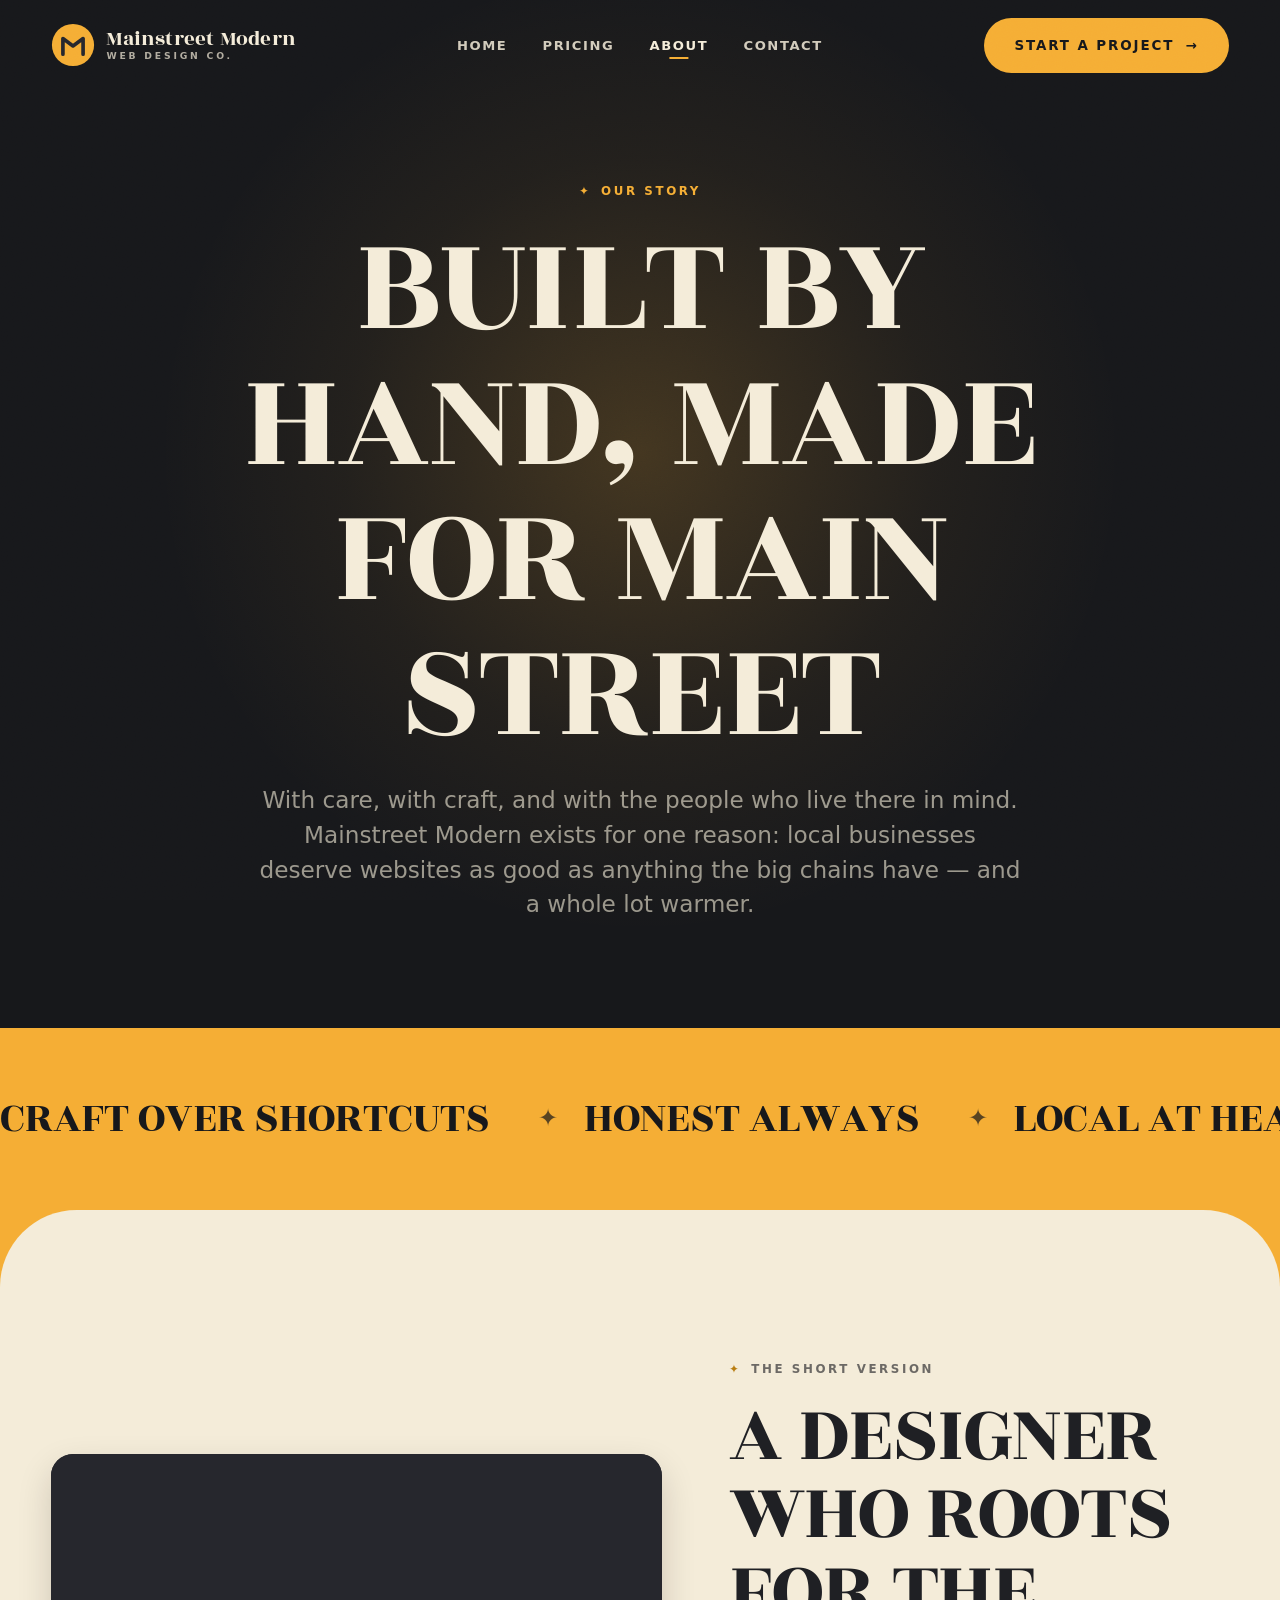
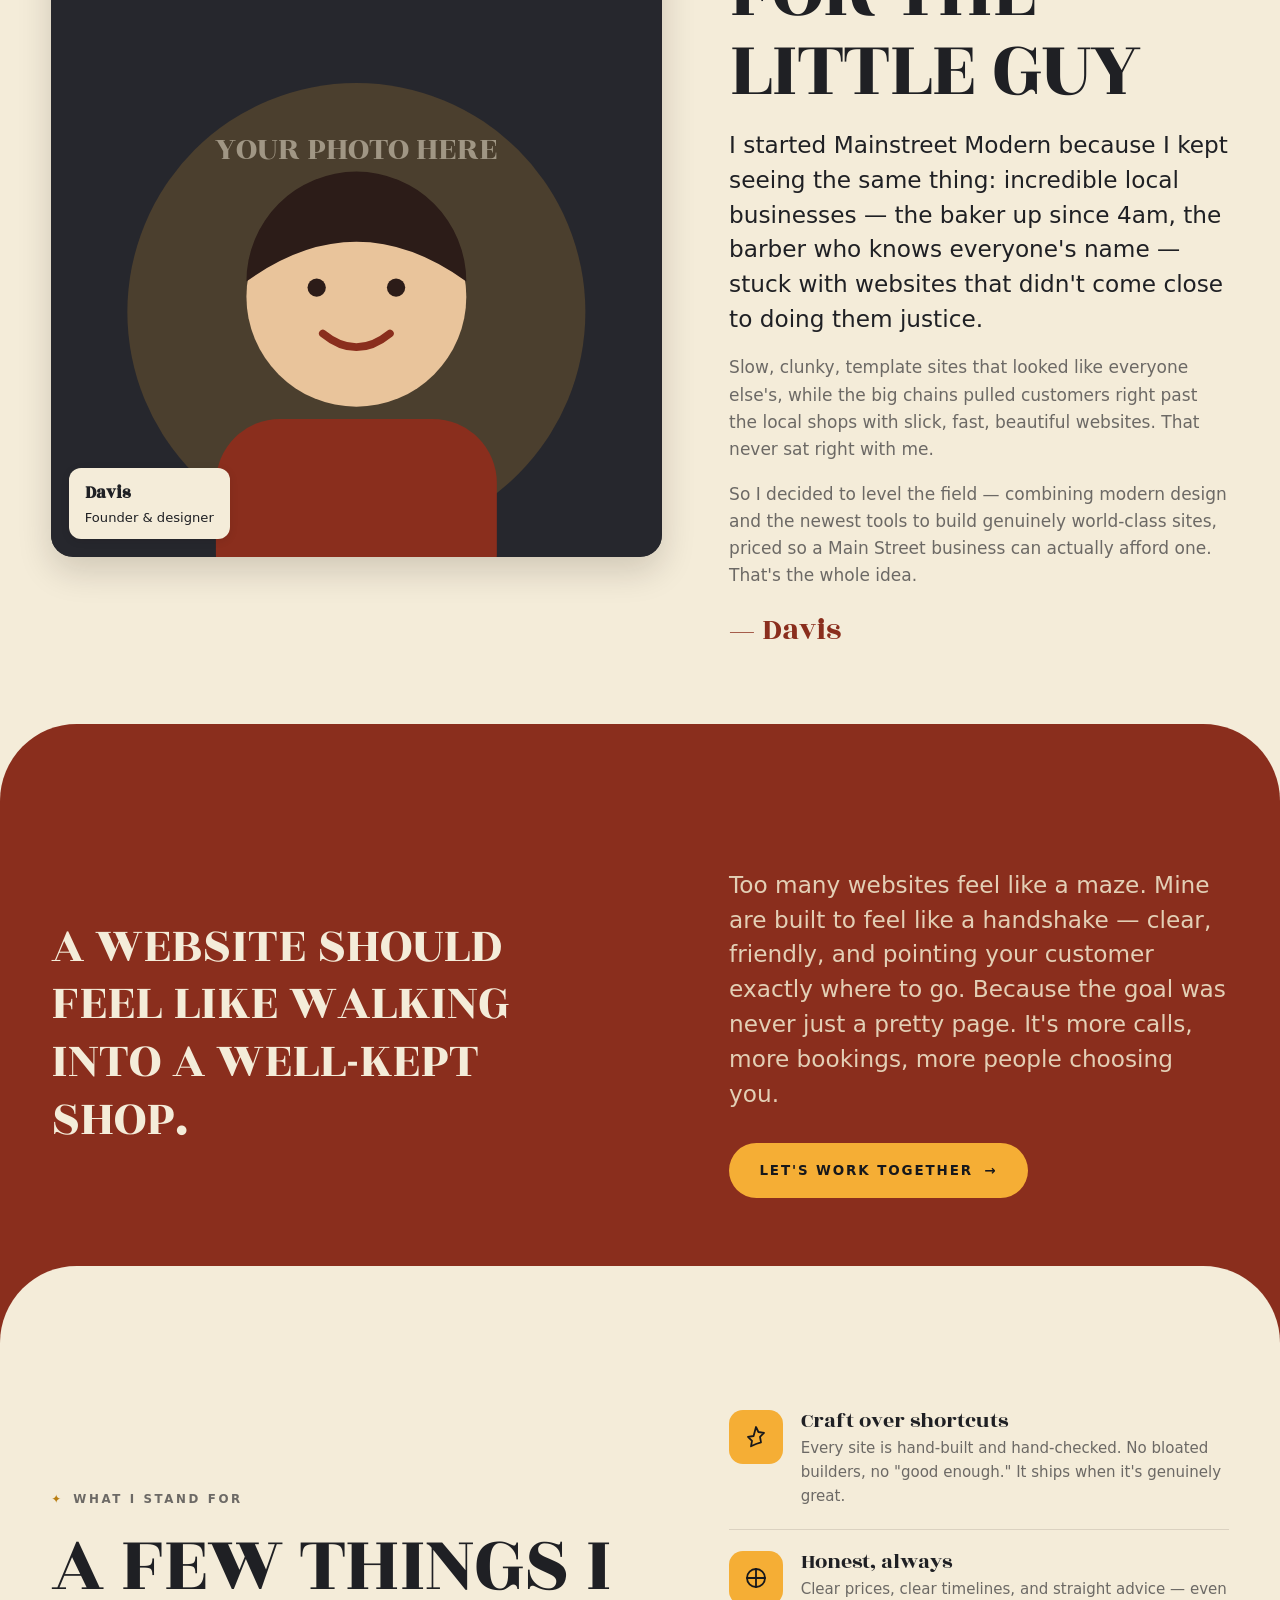
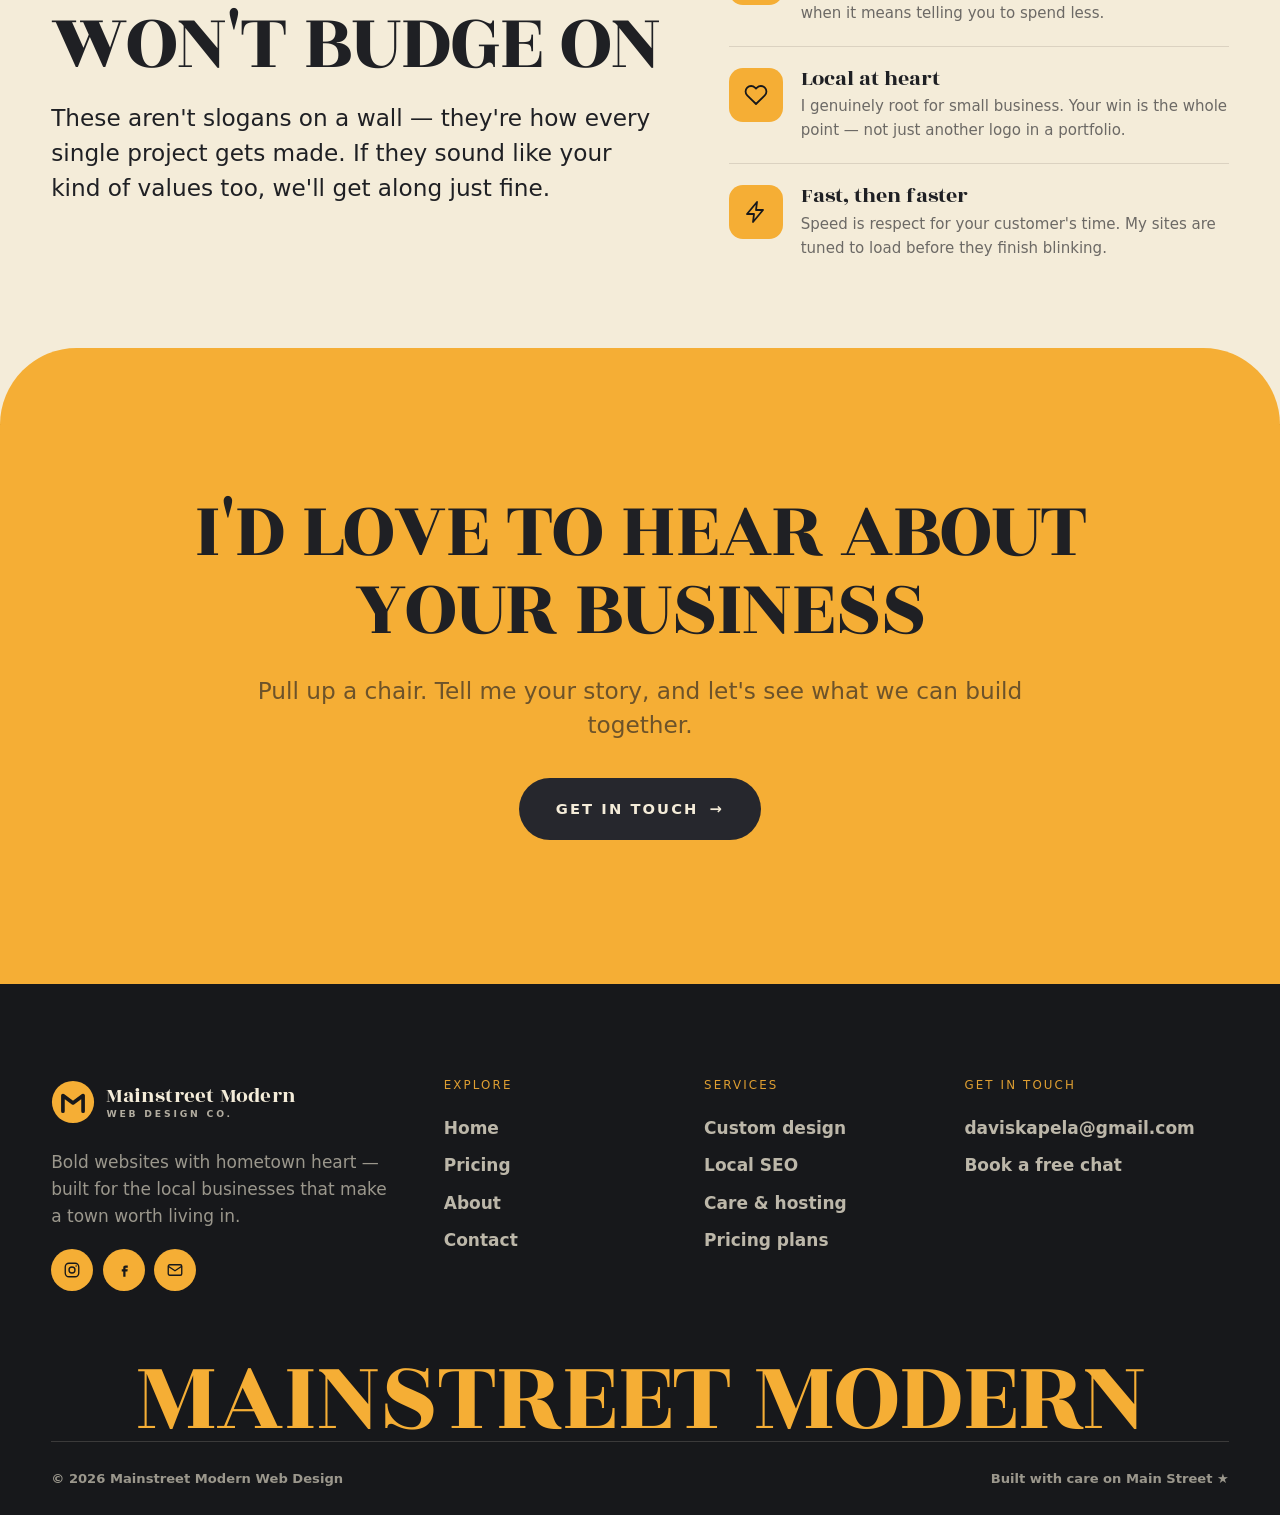
==== about.html @ 765100a6 "Fix hero sign glitch: don't let hover interrupt the intro swing The hover "push" and the entrance bo" ====
<!DOCTYPE html>
<html lang="en">
<head>
  <meta charset="UTF-8" />
  <meta name="viewport" content="width=device-width, initial-scale=1.0" />
  <title>About — Mainstreet Modern Web Design</title>
  <meta name="description" content="The story behind Mainstreet Modern — a web designer who believes local businesses deserve websites as good as the big brands, with all the heart of a hometown." />
  <meta name="theme-color" content="#17181b" />
  <link rel="icon" href="assets/img/favicon.svg" type="image/svg+xml" />
  <link rel="preconnect" href="https://fonts.googleapis.com" />
  <link rel="preconnect" href="https://fonts.gstatic.com" crossorigin />
  <link rel="preconnect" href="https://api.fontshare.com" crossorigin />
  <link href="https://fonts.googleapis.com/css2?family=Rozha+One&display=swap" rel="stylesheet" />
  <link href="https://api.fontshare.com/v2/css?f[]=satoshi@400,500,700,900&display=swap" rel="stylesheet" />
  <link rel="stylesheet" href="assets/css/site.css?v=37" />
</head>
<body>

  <div class="loader" role="status" aria-label="Loading">
    <div class="loader__inner">
      <svg class="loader__mark" viewBox="0 0 80 80" aria-hidden="true"><circle cx="40" cy="40" r="38" fill="none" stroke="#f5ae35" stroke-width="2" stroke-dasharray="6 8"/><path d="M24 54 V30 L40 42 L56 30 V54" fill="none" stroke="#f4ecd9" stroke-width="5" stroke-linejoin="round" stroke-linecap="round"/></svg>
      <div class="loader__word">Warming up Main Street</div>
      <div class="loader__bar"><span></span></div>
      <div class="loader__pct">0%</div>
    </div>
  </div>

  <!-- PAGE-WIPE TRANSITION -->
  <div class="page-wipe" aria-hidden="true">
    <svg viewBox="0 0 80 80"><circle cx="40" cy="40" r="38" fill="none" stroke="#f5ae35" stroke-width="2" stroke-dasharray="6 8"/><path d="M24 54 V30 L40 42 L56 30 V54" fill="none" stroke="#f4ecd9" stroke-width="5" stroke-linejoin="round" stroke-linecap="round"/></svg>
  </div>

  <header class="site-header">
    <div class="wrap site-header__inner">
      <a href="index.html" class="brand" aria-label="Mainstreet Modern, home">
        <span class="brand__mark" aria-hidden="true"><svg viewBox="0 0 48 48"><circle cx="24" cy="24" r="23" fill="#f5ae35"/><path d="M13 34 V17 L24 25 L35 17 V34" fill="none" stroke="#26272d" stroke-width="4" stroke-linejoin="round" stroke-linecap="round"/></svg></span>
        <span class="brand__lines"><strong>Mainstreet Modern</strong><small>Web Design Co.</small></span>
      </a>
      <nav class="nav__links" aria-label="Primary">
        <a href="index.html">Home</a>
        <a href="pricing.html">Pricing</a>
        <a href="about.html" aria-current="page">About</a>
        <a href="contact.html">Contact</a>
      </nav>
      <div class="nav__actions"><a href="contact.html" class="btn btn--honey" data-magnetic>Start a project <span class="arrow">→</span></a></div>
      <button class="nav-toggle" aria-label="Open menu" aria-expanded="false" aria-controls="mobile-menu"><span></span><span></span><span></span></button>
    </div>
  </header>

  <div class="mobile-menu" id="mobile-menu">
    <nav aria-label="Mobile">
      <a href="index.html">Home <span class="arrow">→</span></a>
      <a href="pricing.html">Pricing <span class="arrow">→</span></a>
      <a href="about.html">About <span class="arrow">→</span></a>
      <a href="contact.html">Contact <span class="arrow">→</span></a>
      <a href="contact.html">Start a project <span class="arrow">→</span></a>
    </nav>
  </div>

  <main>
    <!-- HERO -->
    <section class="hero s-espresso" style="padding-bottom:clamp(2rem,1rem+3vw,4rem)">
      <div class="hero__glow" aria-hidden="true"></div>
      <div class="wrap hero__inner" style="max-width:900px">
        <span class="label eyebrow" style="display:inline-flex; color:var(--honey)">Our story</span>
        <h1 class="display display--up rise" style="margin-top:1rem">Built by hand, made for Main Street</h1>
        <p class="hero__lede lede">With care, with craft, and with the people who live there in mind. Mainstreet Modern exists for one reason: local businesses deserve websites as good as anything the big chains have — and a whole lot warmer.</p>
      </div>
    </section>

    <div class="marquee marquee--honey marquee--pad" aria-hidden="true">
      <div class="marquee__track">
        <span>Craft over shortcuts</span><span>Honest always</span><span>Local at heart</span><span>Fast, then faster</span>
        <span>Craft over shortcuts</span><span>Honest always</span><span>Local at heart</span><span>Fast, then faster</span>
      </div>
    </div>

    <!-- STORY -->
    <section class="section s-cream arc-top">
      <div class="wrap split">
        <div class="portrait reveal reveal--left">
          <span class="stamp"><b>Davis</b>Founder &amp; designer</span>
          <svg viewBox="0 0 400 460" preserveAspectRatio="xMidYMid slice" role="img" aria-label="Illustrated portrait placeholder">
            <rect width="400" height="460" fill="#26272d"/>
            <circle cx="200" cy="300" r="150" fill="#f5ae35" opacity="0.18"/>
            <g transform="translate(200,250)">
              <rect x="-92" y="120" width="184" height="130" rx="42" fill="#8a2e1d"/>
              <circle cx="0" cy="40" r="72" fill="#e9c49b"/>
              <path d="M-72 30 a72 72 0 0 1 144 0 q-72 -52 -144 0Z" fill="#2c1c18"/>
              <circle cx="-26" cy="34" r="6" fill="#2c1c18"/><circle cx="26" cy="34" r="6" fill="#2c1c18"/>
              <path d="M-22 64 q22 18 44 0" fill="none" stroke="#8a2e1d" stroke-width="5" stroke-linecap="round"/>
            </g>
            <text x="200" y="200" text-anchor="middle" font-family="'Rozha One', serif" font-size="22" fill="#f4ecd9" opacity="0.5">YOUR PHOTO HERE</text>
          </svg>
        </div>
        <div class="reveal reveal--right">
          <span class="label eyebrow label--muted" style="display:inline-flex">The short version</span>
          <h2 class="display display--up" style="margin-top:0.9rem">A designer who roots for the little guy</h2>
          <p class="lede" style="margin-top:1.2rem">I started Mainstreet Modern because I kept seeing the same thing: incredible local businesses — the baker up since 4am, the barber who knows everyone's name — stuck with websites that didn't come close to doing them justice.</p>
          <p class="muted" style="margin-top:1.1rem">Slow, clunky, template sites that looked like everyone else's, while the big chains pulled customers right past the local shops with slick, fast, beautiful websites. That never sat right with me.</p>
          <p class="muted" style="margin-top:1.1rem">So I decided to level the field — combining modern design and the newest tools to build genuinely world-class sites, priced so a Main Street business can actually afford one. That's the whole idea.</p>
          <p class="signature">— Davis</p>
        </div>
      </div>
    </section>

    <!-- MANIFESTO -->
    <section class="section s-brick arc-top">
      <div class="wrap split" style="align-items:center">
        <p class="manifesto reveal reveal--left">A website should feel like walking into a well-kept shop.</p>
        <div class="reveal reveal--right">
          <p class="lede" style="color:rgba(242,235,208,0.85)">Too many websites feel like a maze. Mine are built to feel like a handshake — clear, friendly, and pointing your customer exactly where to go. Because the goal was never just a pretty page. It's more calls, more bookings, more people choosing you.</p>
          <div style="margin-top:2rem"><a href="contact.html" class="btn btn--honey" data-magnetic>Let's work together <span class="arrow">→</span></a></div>
        </div>
      </div>
    </section>

    <!-- VALUES -->
    <section class="section s-cream arc-top">
      <div class="wrap split">
        <div class="reveal reveal--left">
          <span class="label eyebrow label--muted" style="display:inline-flex">What I stand for</span>
          <h2 class="display display--up" style="margin-top:0.9rem">A few things I won't budge on</h2>
          <p class="lede" style="margin-top:1.2rem">These aren't slogans on a wall — they're how every single project gets made. If they sound like your kind of values too, we'll get along just fine.</p>
        </div>
        <div class="values-list reveal reveal--right" data-stagger="0.08">
          <div class="value-row"><span class="vi" aria-hidden="true"><svg width="24" height="24" viewBox="0 0 24 24" fill="none" stroke="currentColor" stroke-width="1.8" stroke-linecap="round" stroke-linejoin="round"><path d="M12 2l2.4 5 5.6.8-4 4 1 5.5L12 19l-5 2.3 1-5.5-4-4 5.6-.8z"/></svg></span><div><h4>Craft over shortcuts</h4><p>Every site is hand-built and hand-checked. No bloated builders, no "good enough." It ships when it's genuinely great.</p></div></div>
          <div class="value-row"><span class="vi" aria-hidden="true"><svg width="24" height="24" viewBox="0 0 24 24" fill="none" stroke="currentColor" stroke-width="1.8" stroke-linecap="round" stroke-linejoin="round"><circle cx="12" cy="12" r="9"/><path d="M3 12h18M12 3v18"/></svg></span><div><h4>Honest, always</h4><p>Clear prices, clear timelines, and straight advice — even when it means telling you to spend less.</p></div></div>
          <div class="value-row"><span class="vi" aria-hidden="true"><svg width="24" height="24" viewBox="0 0 24 24" fill="none" stroke="currentColor" stroke-width="1.8" stroke-linecap="round" stroke-linejoin="round"><path d="M20.8 4.6a5.5 5.5 0 0 0-7.8 0L12 5.6l-1-1a5.5 5.5 0 0 0-7.8 7.8l1 1L12 21l7.8-7.6 1-1a5.5 5.5 0 0 0 0-7.8z"/></svg></span><div><h4>Local at heart</h4><p>I genuinely root for small business. Your win is the whole point — not just another logo in a portfolio.</p></div></div>
          <div class="value-row"><span class="vi" aria-hidden="true"><svg width="24" height="24" viewBox="0 0 24 24" fill="none" stroke="currentColor" stroke-width="1.8" stroke-linecap="round" stroke-linejoin="round"><path d="M13 2L3 14h7l-1 8 10-12h-7z"/></svg></span><div><h4>Fast, then faster</h4><p>Speed is respect for your customer's time. My sites are tuned to load before they finish blinking.</p></div></div>
        </div>
      </div>
    </section>

    <!-- CTA -->
    <section class="section s-honey statement arc-top">
      <div class="wrap statement">
        <h2 class="display display--up rise">I'd love to hear about your business</h2>
        <p class="lede muted" style="margin-inline:auto">Pull up a chair. Tell me your story, and let's see what we can build together.</p>
        <a href="contact.html" class="btn btn--espresso btn--lg" data-magnetic>Get in touch <span class="arrow">→</span></a>
      </div>
    </section>
  </main>

  <footer class="footer">
    <div class="wrap">
      <div class="footer__top">
        <div class="footer__brand">
          <a href="index.html" class="brand" style="color:var(--cream)">
            <span class="brand__mark" aria-hidden="true"><svg viewBox="0 0 48 48"><circle cx="24" cy="24" r="23" fill="#f5ae35"/><path d="M13 34 V17 L24 25 L35 17 V34" fill="none" stroke="#17181b" stroke-width="4" stroke-linejoin="round" stroke-linecap="round"/></svg></span>
            <span class="brand__lines"><strong>Mainstreet Modern</strong><small>Web Design Co.</small></span>
          </a>
          <p>Bold websites with hometown heart — built for the local businesses that make a town worth living in.</p>
          <div class="footer__social">
            <a href="#" aria-label="Instagram"><svg width="18" height="18" viewBox="0 0 24 24" fill="none" stroke="currentColor" stroke-width="1.8"><rect x="3" y="3" width="18" height="18" rx="5"/><circle cx="12" cy="12" r="4"/><circle cx="17.5" cy="6.5" r="1" fill="currentColor" stroke="none"/></svg></a>
            <a href="#" aria-label="Facebook"><svg width="18" height="18" viewBox="0 0 24 24" fill="currentColor"><path d="M14 9h3V6h-3c-2 0-3 1-3 3v2H9v3h2v7h3v-7h2.5l.5-3H14V9z"/></svg></a>
            <a href="mailto:daviskapela@gmail.com" aria-label="Email"><svg width="18" height="18" viewBox="0 0 24 24" fill="none" stroke="currentColor" stroke-width="1.8"><rect x="3" y="5" width="18" height="14" rx="2"/><path d="M3 7l9 6 9-6"/></svg></a>
          </div>
        </div>
        <div class="footer__col"><h4>Explore</h4><a href="index.html">Home</a><a href="pricing.html">Pricing</a><a href="about.html">About</a><a href="contact.html">Contact</a></div>
        <div class="footer__col"><h4>Services</h4><a href="contact.html">Custom design</a><a href="contact.html">Local SEO</a><a href="contact.html">Care &amp; hosting</a><a href="pricing.html">Pricing plans</a></div>
        <div class="footer__col"><h4>Get in touch</h4><a href="mailto:daviskapela@gmail.com">daviskapela@gmail.com</a><a href="contact.html">Book a free chat</a></div>
      </div>
      <div class="footer__wordmark" aria-hidden="true">Mainstreet Modern</div>
      <div class="footer__bottom"><span>© <span data-year>2026</span> Mainstreet Modern Web Design</span><span>Built with care on Main Street ★</span></div>
    </div>
  </footer>

  <script src="assets/js/site.js?v=37" defer></script>
</body>
</html>
---- assets/css/site.css ----
/* ============================================================
   MAINSTREET MODERN — "Built on Main Street" v5
   The studio site as the portfolio piece.
   Deep roasted ink, marigold gold, warm cream. Type-driven,
   motion-rich, hand-made. No frameworks, no build step.
   ------------------------------------------------------------
   1.  Tokens
   2.  Reset & base + grain
   3.  Typography
   4.  Layout + section colors + arcs
   5.  Buttons / links
   6.  Custom cursor
   7.  Loader
   8.  Header / nav / mobile menu
   9.  Marquee
   10. Logo hero (animated shop sign)
   11. Rise stack (statement → marigold → recent looks)
   12. Spinning emblem
   13. Reveals / word-rise / scroll-scrub
   14. Carousel (recent looks)
   15. Services (interactive ledger + cursor peek)
   16. Process (stacking step cards)
   17. Stats
   18. CTA + animated storefront scene
   19. Footer (dark, giant wordmark)
   20. Page components (pricing / about / contact)
   21. Page-wipe transitions
   22. Responsive + reduced motion
   ============================================================ */

/* ---------- 1. TOKENS ---------- */
:root {
  /* the charcoal (greyish-black — the dark end of the palette) */
  --ink:        #17181b;   /* near-black — dark sections, footer, header */
  --ink-2:      #212228;   /* elevated surfaces on ink */
  --espresso:   #26272d;   /* charcoal — cards, buttons */
  --espresso-d: #1d1e22;
  --espresso-l: #34353d;
  --walnut:     #24252b;   /* the logo-hero + statement charcoal */

  /* the gold */
  --honey:      #f5ae35;   /* marigold — the one loud color */
  --honey-d:    #e69a1b;
  --honey-deep: #b97e12;
  --gold:       #e2a339;   /* logo artwork gold */

  /* the paper */
  --cream:      #f4ecd9;
  --cream-2:    #e9dfc2;
  --parchment:  #faf5e9;

  /* supporting cast (artwork + rare accents only) */
  --brick:      #8a2e1d;
  --brick-d:    #6f2315;
  --sky:        #6aacc2;
  --sky-d:      #4f93aa;

  --ink-text:  #1f2024;
  --muted:     rgba(31, 32, 36, 0.64);
  --on-dark:       #f4ecd9;
  --on-dark-muted: rgba(244, 236, 217, 0.60);

  --display: "Rozha One", Georgia, "Times New Roman", serif;
  --body: "Satoshi", "Segoe UI", system-ui, -apple-system, sans-serif;

  --maxw: 1280px;
  --gutter: clamp(1.25rem, 4vw, 4rem);
  --radius-card: 22px;
  --radius-arc: clamp(2.5rem, 6vw, 6rem);

  --ease: cubic-bezier(0.22, 1, 0.36, 1);
  --ease-soft: cubic-bezier(0.45, 0, 0.15, 1);
  --ease-spring: cubic-bezier(0.34, 1.4, 0.44, 1);

  --shadow-sm: 0 2px 8px rgba(26, 13, 7, 0.10);
  --shadow-md: 0 14px 34px rgba(26, 13, 7, 0.16);
  --shadow-lg: 0 40px 80px -24px rgba(20, 10, 5, 0.55);

  --grain: url("data:image/svg+xml,%3Csvg xmlns='http://www.w3.org/2000/svg' width='220' height='220'%3E%3Cfilter id='n'%3E%3CfeTurbulence type='fractalNoise' baseFrequency='0.8' numOctaves='3' stitchTiles='stitch'/%3E%3C/filter%3E%3Crect width='100%25' height='100%25' filter='url(%23n)'/%3E%3C/svg%3E");
}

/* ---------- 2. RESET & BASE ---------- */
*, *::before, *::after { box-sizing: border-box; }
* { margin: 0; }
html { -webkit-text-size-adjust: 100%; }
@media (prefers-reduced-motion: no-preference) { html { scroll-behavior: smooth; } }

body {
  font-family: var(--body);
  background: var(--ink);
  color: var(--ink-text);
  line-height: 1.6;
  font-size: clamp(1rem, 0.96rem + 0.2vw, 1.0625rem);
  font-weight: 500;
  -webkit-font-smoothing: antialiased;
  text-rendering: optimizeLegibility;
  overflow-x: clip; /* clip (not hidden): stops sideways scroll without breaking position: sticky */
}
img, svg, video { display: block; max-width: 100%; }
a { color: inherit; text-decoration: none; }
button { font: inherit; color: inherit; cursor: pointer; border: none; background: none; }
ul { list-style: none; padding: 0; }
::selection { background: var(--honey); color: var(--ink); }
:focus-visible { outline: 3px solid var(--honey); outline-offset: 3px; border-radius: 3px; }

body::after {
  content: ""; position: fixed; inset: 0; z-index: 9990; pointer-events: none;
  opacity: 0.055; mix-blend-mode: overlay; background-image: var(--grain);
}

/* ---------- 3. TYPOGRAPHY ---------- */
h1, h2, h3, h4 { font-weight: 400; line-height: 1; }
.display { font-family: var(--display); font-weight: 400; line-height: 0.94; letter-spacing: -0.012em; }
.display--up { text-transform: uppercase; }

h1.display { font-size: clamp(3rem, 1rem + 10vw, 9rem); }
h2.display { font-size: clamp(2.4rem, 1.2rem + 5vw, 5.5rem); }
h3.display { font-size: clamp(1.6rem, 1.1rem + 2vw, 2.6rem); }

.label {
  font-family: var(--body);
  font-weight: 700;
  font-size: 0.74rem;
  letter-spacing: 0.22em;
  text-transform: uppercase;
}
.label--muted { color: var(--muted); }
.eyebrow { display: inline-flex; align-items: center; gap: 0.6rem; }
.eyebrow::before { content: "✦"; color: var(--honey-deep); }
.s-espresso .eyebrow::before, .s-ink .eyebrow::before, .s-brick .eyebrow::before { color: var(--honey); }

.lede {
  font-size: clamp(1.1rem, 1rem + 0.6vw, 1.45rem);
  line-height: 1.5;
  max-width: 52ch;
  font-weight: 500;
}
.muted { color: var(--muted); }
.on-dark .muted, .s-espresso .muted, .s-ink .muted, .s-brick .muted { color: var(--on-dark-muted); }

/* italic serif accent — for one warm word inside a headline */
.swash { font-style: italic; color: var(--honey); }

/* ---------- 4. LAYOUT + SECTIONS ---------- */
.wrap { width: 100%; max-width: var(--maxw); margin-inline: auto; padding-inline: var(--gutter); }
.wrap--narrow { max-width: 940px; }

.section { position: relative; padding-block: clamp(4.5rem, 3rem + 8vw, 9rem); }
.section--tight { padding-block: clamp(3rem, 2rem + 5vw, 5.5rem); }

.s-espresso { background: var(--ink); color: var(--on-dark); }
.s-ink      { background: var(--ink); color: var(--on-dark); }
.s-honey    { background: var(--honey); color: var(--ink-text); }
.s-cream    { background: var(--cream); color: var(--ink-text); }
.s-brick    { background: var(--brick); color: var(--on-dark); }
.s-sky      { background: var(--sky); color: var(--ink-text); }
.s-parchment{ background: var(--parchment); color: var(--ink-text); }

/* arc/dome transition: a section that curves over the previous one */
.arc-top { border-radius: var(--radius-arc) var(--radius-arc) 0 0; margin-top: calc(-1 * var(--radius-arc)); position: relative; z-index: 2; }
.arc-bottom { border-radius: 0 0 var(--radius-arc) var(--radius-arc); }

.section__head { max-width: 760px; margin-bottom: clamp(2.5rem, 1.5rem + 3vw, 4.5rem); }
.section__head--center { margin-inline: auto; text-align: center; }
.section__head h2 { margin-top: 1rem; }
.section__head p { margin-top: 1.2rem; }

/* ---------- 5. BUTTONS / LINKS ---------- */
.btn {
  position: relative; display: inline-flex; align-items: center; justify-content: center; gap: 0.7rem;
  padding: 1.05rem 1.9rem; font-family: var(--body); font-weight: 700; font-size: 0.84rem;
  letter-spacing: 0.14em; text-transform: uppercase; border-radius: 999px;
  overflow: hidden; isolation: isolate;
  transition: transform 0.4s var(--ease), box-shadow 0.4s var(--ease), color 0.25s 0.08s;
  will-change: transform;
}
.btn:active { transform: scale(0.97); }
.btn .arrow { transition: transform 0.4s var(--ease); display: inline-flex; }
.btn:hover .arrow { transform: translateX(5px); }

/* the fill: a contrasting wave rises from the bottom on hover */
.btn::before {
  content: ""; position: absolute; inset: -1px; z-index: -1;
  border-radius: inherit; transform: translateY(102%);
  transition: transform 0.5s var(--ease);
}
.btn:hover::before, .btn:focus-visible::before { transform: translateY(0); }

.btn--espresso { background: var(--espresso); color: var(--cream); }
.btn--espresso::before { background: var(--honey); }
.btn--espresso:hover { color: var(--ink); transform: translateY(-2px); box-shadow: var(--shadow-md); }
.btn--honey { background: var(--honey); color: var(--ink); }
.btn--honey::before { background: var(--ink); }
.btn--honey:hover { color: var(--cream); transform: translateY(-2px); box-shadow: var(--shadow-md); }
.btn--cream { background: var(--cream); color: var(--ink); }
.btn--cream::before { background: var(--honey); }
.btn--cream:hover { transform: translateY(-2px); box-shadow: var(--shadow-md); }
.btn--brick { background: var(--brick); color: var(--cream); }
.btn--brick::before { background: var(--honey); }
.btn--brick:hover { color: var(--ink); transform: translateY(-2px); box-shadow: var(--shadow-md); }
.btn--outline { background: transparent; color: currentColor; box-shadow: inset 0 0 0 2px currentColor; }
.btn--outline::before { background: var(--honey); }
.btn--outline:hover { color: var(--ink); box-shadow: inset 0 0 0 2px var(--honey); transform: translateY(-2px); }
.btn--lg { padding: 1.2rem 2.3rem; font-size: 0.92rem; }

/* serif button ("Start now") */
.btn--serif { font-family: var(--display); font-weight: 400; text-transform: none; letter-spacing: 0.005em; }
.btn--serif.btn--lg { font-size: 1.4rem; padding: 1rem 2.5rem; }

.link-line { display: inline-flex; align-items: center; gap: 0.5rem; font-family: var(--body); font-weight: 700; font-size: 0.8rem; letter-spacing: 0.16em; text-transform: uppercase; position: relative; }
.link-line .arrow { transition: transform 0.4s var(--ease); }
.link-line:hover .arrow { transform: translateX(6px); }

/* ---------- 7. LOADER ---------- */
.loader {
  position: fixed; inset: 0; z-index: 10001;
  background: var(--ink); color: var(--cream);
  display: grid; place-items: center;
  transition: transform 0.9s var(--ease) 0.2s;
}
.loader.done { transform: translateY(-100%); }
.loader__inner { text-align: center; display: grid; gap: 1.6rem; justify-items: center; width: min(420px, 80vw); }
.loader__mark { width: 78px; height: 78px; animation: spin 3.2s linear infinite; }
.loader__word { font-family: var(--display); font-size: clamp(1.6rem, 1rem + 3vw, 2.6rem); letter-spacing: 0.01em; }
.loader__bar { width: 100%; height: 3px; background: rgba(244, 236, 217, 0.16); border-radius: 3px; overflow: hidden; }
.loader__bar span { display: block; height: 100%; width: 0%; background: linear-gradient(90deg, var(--honey-deep), var(--honey), var(--honey-deep)); }
.loader__pct { font-family: var(--body); font-weight: 700; letter-spacing: 0.2em; font-size: 0.8rem; color: var(--on-dark-muted); }
@keyframes spin { to { transform: rotate(360deg); } }
.no-loader .loader { display: none; }

/* ---------- 8. HEADER / NAV ---------- */
.site-header {
  position: fixed; inset: 0 0 auto 0; z-index: 1000; padding-block: 1.1rem;
  transition: transform 0.55s var(--ease), background-color 0.4s var(--ease-soft), box-shadow 0.4s, padding 0.4s, color 0.4s;
  color: var(--cream);
}
.site-header.is-scrolled {
  background: rgba(23, 24, 27, 0.86);
  backdrop-filter: saturate(140%) blur(12px); -webkit-backdrop-filter: saturate(140%) blur(12px);
  box-shadow: var(--shadow-sm); padding-block: 0.6rem;
}
.site-header__inner { display: flex; align-items: center; justify-content: space-between; gap: 1.5rem; }

.brand { display: inline-flex; align-items: center; gap: 0.7rem; color: inherit; }
.brand__mark { width: 44px; height: 44px; flex: none; transition: transform 0.5s var(--ease); }
.brand:hover .brand__mark { transform: rotate(-10deg); }
.brand__lines { line-height: 0.95; }
.brand strong { font-family: var(--display); font-weight: 400; font-size: 1.32rem; letter-spacing: 0.01em; display: block; }
.brand small { font-family: var(--body); font-size: 0.58rem; letter-spacing: 0.3em; text-transform: uppercase; font-weight: 700; opacity: 0.7; margin-top: 3px; display: block; }

.nav__links { display: flex; align-items: center; gap: 0.3rem; }
.nav__links a { position: relative; padding: 0.5rem 0.95rem; font-family: var(--body); font-weight: 600; font-size: 0.82rem; letter-spacing: 0.12em; text-transform: uppercase; opacity: 0.85; transition: opacity 0.25s; }
.nav__links a::after { content: ""; position: absolute; left: 50%; bottom: 0.3rem; width: 0; height: 2px; background: var(--honey); transform: translateX(-50%); transition: width 0.3s var(--ease); }
.nav__links a:hover { opacity: 1; }
.nav__links a:hover::after, .nav__links a[aria-current="page"]::after { width: 1.2rem; }
.nav__links a[aria-current="page"] { opacity: 1; }

.nav__actions { display: flex; align-items: center; gap: 0.8rem; }
.nav-toggle { display: none; width: 46px; height: 46px; position: relative; z-index: 1100; }
.nav-toggle span { position: absolute; left: 12px; right: 12px; height: 2.5px; background: currentColor; border-radius: 2px; transition: transform 0.35s var(--ease), opacity 0.2s; }
.nav-toggle span:nth-child(1) { top: 16px; }
.nav-toggle span:nth-child(2) { top: 22px; }
.nav-toggle span:nth-child(3) { top: 28px; }
.nav-toggle[aria-expanded="true"] span:nth-child(1) { transform: translateY(6px) rotate(45deg); }
.nav-toggle[aria-expanded="true"] span:nth-child(2) { opacity: 0; }
.nav-toggle[aria-expanded="true"] span:nth-child(3) { transform: translateY(-6px) rotate(-45deg); }

.mobile-menu { position: fixed; inset: 0; z-index: 1050; background: var(--ink); color: var(--cream); display: flex; flex-direction: column; justify-content: center; padding: var(--gutter); transform: translateY(-100%); transition: transform 0.5s var(--ease); visibility: hidden; }
.mobile-menu.is-open { transform: translateY(0); visibility: visible; }
.mobile-menu nav { counter-reset: mnav; }
.mobile-menu a { font-family: var(--display); font-size: clamp(2.2rem, 9vw, 3.6rem); text-transform: uppercase; padding: 0.3rem 0; border-bottom: 1px solid rgba(244, 236, 217, 0.14); display: flex; justify-content: space-between; align-items: center; gap: 1rem; opacity: 0; transform: translateY(18px); transition: color 0.3s; }
.mobile-menu a::before { counter-increment: mnav; content: counter(mnav, decimal-leading-zero); font-family: var(--body); font-weight: 700; font-size: 0.72rem; letter-spacing: 0.2em; color: var(--honey); flex: none; }
.mobile-menu a span:last-of-type { margin-left: auto; }
.mobile-menu a:hover { color: var(--honey); }
.mobile-menu.is-open a { animation: menuIn 0.5s var(--ease) forwards; }
.mobile-menu.is-open a:nth-child(1){animation-delay:.08s}
.mobile-menu.is-open a:nth-child(2){animation-delay:.14s}
.mobile-menu.is-open a:nth-child(3){animation-delay:.20s}
.mobile-menu.is-open a:nth-child(4){animation-delay:.26s}
.mobile-menu.is-open a:nth-child(5){animation-delay:.32s}
.mobile-menu .arrow { color: var(--honey); }
@keyframes menuIn { to { opacity: 1; transform: translateY(0); } }

.nav-toggle:hover span { background: var(--honey); }

/* homepage: the full nav bar starts hidden above the logo hero, then slides
   down into view once you scroll past the first (logo) section. JS toggles
   .is-revealed at the end of that section. */
.site-header--home { transform: translateY(-105%); }
.site-header--home.is-revealed {
  transform: translateY(0);
  background: rgba(23, 24, 27, 0.92);
  backdrop-filter: saturate(140%) blur(12px); -webkit-backdrop-filter: saturate(140%) blur(12px);
  box-shadow: var(--shadow-sm);
}

/* ---------- 9. MARQUEE ---------- */
.marquee { overflow: hidden; position: relative; }
.marquee--sky { background: var(--sky); color: var(--ink-text); }
.marquee--honey { background: var(--honey); color: var(--ink); }
.marquee--espresso { background: var(--ink); color: var(--cream); }
.marquee__track { display: flex; width: max-content; animation: marquee 38s linear infinite; }
.marquee:hover .marquee__track { animation-play-state: paused; }
.marquee__track span { display: inline-flex; align-items: center; gap: 1.4rem; padding: 0.9rem 0; font-family: var(--display); font-size: clamp(1.6rem, 1rem + 2.2vw, 3rem); text-transform: uppercase; white-space: nowrap; }
.marquee__track span::after { content: "✦"; font-size: 0.55em; margin-inline: 1.6rem; opacity: 0.7; }
.marquee__track em { font-style: italic; color: var(--brick); }
/* when an arc-top section follows, give the band room so the arc bites into padding, not the words */
.marquee--pad { padding-block: clamp(1.5rem, 1rem + 2vw, 3rem) calc(var(--radius-arc) + clamp(1.5rem, 1rem + 2vw, 3rem)); }
@keyframes marquee { to { transform: translateX(-50%); } }

/* ---------- 10. LOGO HERO — the animated shop sign ---------- */
.hero-logo {
  position: relative; min-height: 100vh; min-height: 100svh; background: var(--walnut);
  display: flex; flex-direction: column; align-items: center; justify-content: center;
  text-align: center; padding: 6rem var(--gutter) 4rem; overflow: hidden;
}
/* warm gold spotlight from above, cool shadow pooling below */
.hero-logo::before {
  content: ""; position: absolute; inset: 0; pointer-events: none;
  background:
    radial-gradient(90% 70% at 50% -10%, rgba(245, 174, 53, 0.16), transparent 60%),
    radial-gradient(60% 45% at 50% 108%, rgba(0, 0, 0, 0.5), transparent 70%);
}
.hero-logo__inner {
  position: relative; z-index: 2;
  display: flex; align-items: center; justify-content: center;
  gap: clamp(1.5rem, 4vw, 4rem); flex-wrap: wrap;
  will-change: transform, opacity;
}

/* the hanging sign (SVG) — the sign and its bracket drop in together, and as
   they land the sign swings gently FRONT-TO-BACK on the bracket (rotateX +
   perspective), not side to side */
.hero-sign { width: clamp(180px, 24vw, 320px); flex: none; overflow: visible; }
.hero-sign * { transform-box: fill-box; }
.sign-drop { transform: translateY(-150%); opacity: 0; }
.sign-swing { transform-origin: 50% -2%; }
.is-ready .sign-drop { animation: signDrop 0.9s cubic-bezier(0.3, 1.15, 0.42, 1) 0.15s forwards; }
.is-ready .sign-swing { animation: signSwing 3.6s var(--ease-soft) 0.75s both; }
@keyframes signDrop {
  0%   { transform: translateY(-150%); opacity: 0; }
  35%  { opacity: 1; }
  100% { transform: translateY(0); opacity: 1; }
}
/* front-to-back pendulum: the sign tilts toward then away from the viewer,
   decaying to rest. perspective sells the depth */
@keyframes signSwing {
  0%   { transform: perspective(620px) rotateX(-15deg); }
  20%  { transform: perspective(620px) rotateX(23deg); }
  40%  { transform: perspective(620px) rotateX(-8deg); }
  60%  { transform: perspective(620px) rotateX(8deg); }
  80%  { transform: perspective(620px) rotateX(-2.5deg); }
  100% { transform: perspective(620px) rotateX(0deg); }
}
/* give it a friendly push on hover — but ONLY once the intro swing has settled,
   so hovering during the drop-in can't restart/glitch the entrance animation
   (JS adds .swing-ready to .hero-sign when the intro finishes) */
.hero-sign.swing-ready:hover .sign-swing { animation: signSwing 3.6s var(--ease-soft) both; }

/* the wordmark — letters rise from a mask, then MODERN tracks in (original, unchanged) */
.hero-word { text-align: left; }
.logo-word {
  font-family: var(--display); color: var(--cream);
  font-size: clamp(3.2rem, 1.4rem + 8.4vw, 8.6rem);
  line-height: 0.94; letter-spacing: 0.005em; display: block; white-space: nowrap;
}
.logo-word .lmask { display: inline-block; overflow: hidden; vertical-align: top; }
.logo-word .l { display: inline-block; transform: translateY(115%); }
.is-ready .logo-word .l { animation: letterUp 0.8s var(--ease) forwards; animation-delay: calc(0.62s + var(--i) * 0.05s); }
@keyframes letterUp { to { transform: translateY(0); } }
.logo-modern {
  display: block; font-family: var(--body); font-weight: 700; color: var(--gold);
  font-size: clamp(0.95rem, 0.5rem + 2.1vw, 2.2rem);
  letter-spacing: 0.58em; text-transform: uppercase; text-indent: 0.29em;
  margin-top: clamp(0.5rem, 1.2vw, 1rem);
  opacity: 0; transform: translateY(12px);
}
.is-ready .logo-modern { animation: modernIn 0.9s var(--ease) 1.5s forwards; }
@keyframes modernIn { from { letter-spacing: 0.85em; } to { opacity: 1; transform: translateY(0); letter-spacing: 0.58em; } }
.logo-tag {
  display: flex; align-items: center; gap: 0.9rem; margin-top: clamp(0.9rem, 1.6vw, 1.4rem);
  font-family: var(--body); font-weight: 700; font-size: clamp(0.58rem, 0.5rem + 0.35vw, 0.78rem);
  letter-spacing: 0.32em; text-transform: uppercase; color: var(--on-dark-muted);
  opacity: 0;
}
.logo-tag::before, .logo-tag::after { content: ""; height: 1px; flex: 1; background: currentColor; opacity: 0.4; }
.is-ready .logo-tag { animation: fadeUp 0.9s var(--ease) 2s forwards; }
@keyframes fadeUp { from { opacity: 0; transform: translateY(10px); } to { opacity: 1; transform: translateY(0); } }

.hero-logo .scroll-cue { position: absolute; left: 50%; bottom: 1.8rem; transform: translateX(-50%); margin: 0; transition: opacity 0.5s var(--ease); opacity: 0; }
.is-ready .scroll-cue { animation: fadeIn 0.9s var(--ease) 2.5s forwards; }
@keyframes fadeIn { to { opacity: 1; } }
.scroll-cue.is-hidden { opacity: 0 !important; animation: none !important; }

.scroll-cue { display: inline-flex; flex-direction: column; align-items: center; gap: 0.5rem; margin-top: 2.5rem; color: var(--on-dark-muted); font-family: var(--body); font-size: 0.68rem; letter-spacing: 0.24em; text-transform: uppercase; }
.scroll-cue span { width: 1px; height: 36px; background: linear-gradient(var(--honey), transparent); animation: cue 2s var(--ease-soft) infinite; }
@keyframes cue { 0% { transform: scaleY(0); transform-origin: top; } 50% { transform: scaleY(1); transform-origin: top; } 51% { transform-origin: bottom; } 100% { transform: scaleY(0); transform-origin: bottom; } }

/* ---------- 11. RISE STACK ---------- */
.stack { position: relative; }
.stack__panel {
  position: sticky; top: 0;
  min-height: 100vh; min-height: 100svh;
  display: flex; flex-direction: column; justify-content: center;
  padding-block: clamp(5rem, 4rem + 5vw, 8rem);
  border-radius: var(--radius-arc) var(--radius-arc) 0 0;
}
.stack__panel:first-child { border-top-left-radius: 0; border-top-right-radius: 0; }

/* brown statement panel — same walnut as the logo screen, so it reads as one scene */
.stack__panel.stack__panel--brown { background: var(--walnut); color: var(--cream); min-height: 135vh; justify-content: flex-start; padding-block: 0; }
.hero-statement {
  min-height: 100vh; min-height: 100svh;
  display: flex; flex-direction: column; align-items: center; justify-content: center;
  width: 100%; max-width: 1500px; margin-inline: auto; padding-inline: var(--gutter); text-align: center;
}
.hero-statement__text {
  font-family: var(--display); font-weight: 400;
  font-size: clamp(2.1rem, 0.9rem + 3.6vw, 4.6rem);
  line-height: 1.3; letter-spacing: -0.01em; color: var(--cream);
}
.hero-statement__text .honey { color: var(--honey); font-style: italic; }

/* line-by-line reveal (each line rises out from a mask, staggered by --i) */
.reveal-lines .line { display: block; overflow: hidden; }
.reveal-lines .line > span {
  display: block; transform: translateY(115%);
  transition: transform 1.1s var(--ease); transition-delay: calc(var(--i, 0) * 0.28s);
}
.reveal-lines.in .line > span { transform: translateY(0); }
.hero-statement__cta {
  margin-top: clamp(1.6rem, 1rem + 2vw, 2.6rem);
  opacity: 0; transform: translateY(16px);
  transition: opacity 0.8s var(--ease) 1.6s, transform 0.8s var(--ease) 1.6s;
}
.reveal-lines.in .hero-statement__cta { opacity: 1; transform: none; }

/* ---------- 11b. FOLK SHOWCASE (person cutouts, ambient crossfade) ----------
   Lives inside the charcoal statement panel. One person at a time on the stage,
   crossfading to the next on a calm timer (pauses off-screen and on hover, dots
   jump directly). Each person is the real photo with a LIGHT duotone wash on top
   (50% #folk-duotone) so the set feels intentional while the original colours stay
   visible. The bottom ~20% is feathered to transparent (mask) so the cut-out edge
   melts into the stage with no sharp seam. No scroll hijack. */
.folk-inner {
  min-height: 100vh; min-height: 100svh;
  display: grid; grid-template-columns: 1.05fr 0.95fr; align-items: center;
  gap: clamp(2rem, 1rem + 5vw, 6rem);
}

.folk-left { display: flex; flex-direction: column; align-items: center; }

/* the stage */
.folk-figure {
  position: relative; width: min(460px, 82vw); aspect-ratio: 4/5;
  isolation: isolate;
}

/* each person crossfades in; only one is active. The bottom is masked to
   transparent so the cutout's base dissolves into whatever sits behind it. */
.folk-person {
  position: absolute; inset: 0; z-index: 1;
  opacity: 0; transition: opacity 1.1s var(--ease);
  -webkit-mask-image: linear-gradient(to bottom, #000 76%, transparent 99%);
          mask-image: linear-gradient(to bottom, #000 76%, transparent 99%);
}
.folk-person.is-active {
  opacity: 1;
  /* MOVEMENT (interim): a gentle vertical bob — replaces the Ken Burns zoom */
  animation: folkFloat 6s ease-in-out infinite;
}
@keyframes folkFloat {
  0%, 100% { transform: translateY(0); }
  50%      { transform: translateY(-1.4%); }
}

/* two stacked copies: the real photo, plus a 50%-opacity duotone wash so the
   people read as a designed set without going full-marigold */
.folk-img {
  position: absolute; inset: 0; width: 100%; height: 100%;
  object-fit: contain; object-position: center bottom;
}
.folk-img--duo { filter: url(#folk-duotone); opacity: 0.1; }

/* caption under the figure (crossfades with the person) */
.folk-caption { position: relative; width: min(460px, 82vw); margin-top: 1.8rem; min-height: 6.5rem; }
.folk-cap { position: absolute; inset: 0; opacity: 0; transform: translateY(10px); transition: opacity 0.6s var(--ease), transform 0.6s var(--ease); text-align: center; }
.folk-cap.is-active { opacity: 1; transform: none; }
.folk-trade { display: block; font-family: var(--body); font-weight: 700; font-size: 0.68rem; letter-spacing: 0.24em; text-transform: uppercase; color: var(--honey); }
.folk-name { display: block; font-family: var(--display); font-size: clamp(1.5rem, 1.2rem + 1vw, 2.1rem); color: var(--cream); margin-top: 0.5rem; }
.folk-name em { font-style: normal; color: var(--on-dark-muted); font-size: 0.7em; }
.folk-blurb { color: var(--on-dark-muted); font-size: 0.95rem; max-width: 40ch; margin: 0.6rem auto 0; }

/* people progress dots (also click-to-jump) */
.folk-dots { display: flex; gap: 0.5rem; justify-content: center; margin-top: 1.6rem; }
.folk-dots span { width: 8px; height: 8px; border-radius: 50%; background: var(--cream); opacity: 0.28; cursor: pointer; transition: opacity 0.4s, width 0.4s; }
.folk-dots span.on { opacity: 1; width: 24px; border-radius: 4px; background: var(--honey); }

/* right-hand statement */
.folk-right { max-width: 18ch; }
.folk-right .eyebrow { color: var(--honey); }
.folk-right .eyebrow::before { color: var(--honey); }
.folk-right h2 { margin-top: 1.1rem; color: var(--cream); }
.folk-sub { margin-top: 1.4rem; max-width: 40ch; color: var(--on-dark-muted); }

@media (max-width: 899px) {
  .folk-inner { grid-template-columns: 1fr; text-align: center; gap: 2.5rem; padding-block: clamp(3rem,2rem+6vw,5rem); }
  .folk-right { max-width: none; margin-inline: auto; }
  .folk-right h2 { margin-inline: auto; }
  .folk-sub { margin-inline: auto; }
}

/* ---------- 12. SPINNING EMBLEM ---------- */
.emblem { position: relative; width: clamp(120px, 14vw, 168px); aspect-ratio: 1; }
.emblem__spin { width: 100%; height: 100%; animation: spin 18s linear infinite; }
.emblem__center { position: absolute; inset: 0; display: grid; place-items: center; }
.emblem__center svg { width: 38%; }

/* ---------- 13. REVEALS / SCRUB ---------- */
.reveal { opacity: 0; transform: translateY(40px); transition: opacity 0.8s var(--ease), transform 0.8s var(--ease); transition-delay: var(--d, 0s); }
.reveal--left { transform: translateX(-46px); }
.reveal--right { transform: translateX(46px); }
.reveal--scale { transform: scale(0.92); }
.reveal.in { opacity: 1; transform: none; }

/* per-word rise for big headlines */
.rise .word { display: inline-block; overflow: hidden; vertical-align: top; padding-bottom: 0.08em; margin-bottom: -0.08em; }
.rise .word > span { display: inline-block; transform: translateY(110%); transition: transform 0.85s var(--ease); transition-delay: calc(var(--i, 0) * 0.06s); }
.rise.in .word > span { transform: translateY(0); }

/* scroll-scrubbed manifesto — words ignite as you scroll through the section */
.scrub-pin { position: relative; height: 230vh; }
.scrub-sticky {
  position: sticky; top: 0; min-height: 100vh; min-height: 100svh;
  display: flex; flex-direction: column; justify-content: center;
}
.scrub {
  font-family: var(--display); font-weight: 400;
  font-size: clamp(1.9rem, 1rem + 3.4vw, 4.2rem);
  line-height: 1.25; letter-spacing: -0.01em; max-width: 24ch;
}
.scrub .sw { opacity: 0.14; transition: opacity 0.4s var(--ease-soft), color 0.4s; }
.scrub .sw.on { opacity: 1; }
.scrub em { font-style: italic; }
.scrub em .sw.on { color: var(--honey); }

/* ---------- 13b. STATEMENT BLOCKS ---------- */
.statement { text-align: center; }
.statement h2 { max-width: 20ch; margin-inline: auto; }
.statement p { margin: 1.6rem auto 2.2rem; }
.statement__row { display: flex; align-items: center; justify-content: center; gap: clamp(1.5rem, 3vw, 3rem); flex-wrap: wrap; }

.split { display: grid; grid-template-columns: 1.1fr 0.9fr; gap: clamp(2rem, 1rem + 4vw, 5rem); align-items: center; }
.split--center { align-items: center; }

/* ---------- 14. CAROUSEL ---------- */
.carousel__head { display: flex; justify-content: space-between; align-items: flex-end; gap: 1.5rem; flex-wrap: wrap; margin-bottom: 2.5rem; }
.carousel__nav { display: flex; gap: 0.6rem; flex: none; }
.carousel-arrow {
  width: 52px; height: 52px; border-radius: 50%;
  display: grid; place-items: center;
  background: var(--espresso); color: var(--cream);
  transition: transform 0.3s var(--ease), background-color 0.3s, color 0.3s, opacity 0.3s;
}
.carousel-arrow:hover { transform: translateY(-2px); background: var(--honey); color: var(--ink); }
.carousel-arrow:active { transform: scale(0.95); }
.carousel-arrow svg { width: 22px; height: 22px; }
.carousel-arrow[disabled] { opacity: 0.28; cursor: default; transform: none; }
/* padding-top leaves room for the card's hover-lift + shadow; without it the
   overflow-x:auto scroll container clips the top of the raised card */
.carousel { display: flex; gap: 1.5rem; overflow-x: auto; padding-block: 1.4rem 1rem; scroll-snap-type: x mandatory; cursor: grab; scrollbar-width: none; }
.carousel::-webkit-scrollbar { display: none; }
.carousel.is-dragging { cursor: grabbing; scroll-snap-type: none; }
.card-work { flex: 0 0 clamp(280px, 78vw, 400px); scroll-snap-align: center; }
.card-work__art { display: block; border-radius: var(--radius-card); overflow: hidden; aspect-ratio: 4/3.4; box-shadow: var(--shadow-md); background: var(--espresso); position: relative; transition: transform 0.5s var(--ease), box-shadow 0.5s var(--ease); }
.card-work:hover .card-work__art { transform: translateY(-8px) rotate(-0.6deg); box-shadow: var(--shadow-lg); }
.card-work__art svg { width: 100%; height: 100%; }
.card-work__art img { width: 100%; height: 100%; object-fit: cover; display: block; }
.card-work__feel { font-family: var(--display); font-size: 1.5rem; margin: 1.1rem 0 0.1rem; }
.card-work__feel::after { content: " ✦"; color: var(--honey-deep); font-size: 0.7em; }
.card-work h3 { font-family: var(--body); font-weight: 700; font-size: 1.05rem; letter-spacing: 0.02em; text-transform: uppercase; }
.card-work p { color: var(--muted); font-size: 0.92rem; margin: 0.4rem 0 1rem; }
.carousel-dots { display: flex; gap: 0.5rem; justify-content: center; margin-top: 2rem; }
.carousel-dots button { width: 9px; height: 9px; border-radius: 50%; background: currentColor; opacity: 0.28; transition: opacity 0.3s, transform 0.3s; }
.carousel-dots button.is-active { opacity: 1; transform: scale(1.35); width: 26px; border-radius: 5px; }

/* ---- Recent Looks: pin + horizontal scroll-jack (desktop, JS-driven) ----
   Once the cream panel has risen to fill the screen it pins, and scrolling
   drives the cards left→right. When the last card lands, the page moves on.
   The .is-jack class is added by JS only on hover/fine + non-reduced-motion,
   so touch, keyboard, and reduced-motion users keep a normal swipe carousel. */
.work-pin { width: 100%; }
.stack__panel--work.is-jack { min-height: 300vh; justify-content: flex-start; padding-block: 0; }
.stack__panel--work.is-jack .work-pin {
  position: sticky; top: 0;
  min-height: 100vh; min-height: 100svh;
  display: flex; flex-direction: column; justify-content: center;
  padding-block: clamp(5rem, 4rem + 5vw, 8rem);
}
.carousel.is-jacked { scroll-snap-type: none; cursor: default; overflow-x: hidden; }
/* progress rail under the cards while jacked */
.work-progress { display: none; height: 3px; border-radius: 3px; background: rgba(41,26,18,0.14); margin-top: 2rem; overflow: hidden; }
.stack__panel--work.is-jack .work-progress { display: block; }
.stack__panel--work.is-jack .carousel-dots { display: none; }
.work-progress span { display: block; height: 100%; width: 0%; background: var(--honey-deep); border-radius: 3px; }
.work-hint { display: none; margin-top: 1.1rem; font-family: var(--body); font-weight: 700; font-size: 0.7rem; letter-spacing: 0.24em; text-transform: uppercase; color: var(--muted); align-items: center; gap: 0.6rem; }
.stack__panel--work.is-jack .work-hint { display: inline-flex; }
.work-hint svg { width: 15px; height: 15px; animation: hintNudge 1.8s var(--ease-soft) infinite; }
@keyframes hintNudge { 0%, 100% { transform: translateX(0); } 50% { transform: translateX(5px); } }

/* ---------- 15. SERVICES — the ledger ---------- */
.svc-ledger { border-top: 1.5px solid rgba(41, 26, 18, 0.22); }
.svcrow {
  position: relative; border-bottom: 1.5px solid rgba(41, 26, 18, 0.22);
  padding: clamp(1.4rem, 1rem + 1.6vw, 2.4rem) 0.2rem;
  display: grid; grid-template-columns: auto 1fr auto; align-items: baseline; column-gap: clamp(1rem, 3vw, 2.6rem);
  transition: padding-left 0.45s var(--ease);
}
.svcrow:hover { padding-left: clamp(0.6rem, 1.5vw, 1.4rem); }
.svcrow__num { font-family: var(--display); font-size: clamp(1rem, 0.8rem + 0.8vw, 1.5rem); color: var(--honey-deep); }
.svcrow__title { font-family: var(--display); font-size: clamp(1.9rem, 1.2rem + 3vw, 4rem); text-transform: uppercase; line-height: 1; transition: color 0.3s; }
.svcrow:hover .svcrow__title { color: var(--brick); }
.svcrow__plus { font-family: var(--display); font-size: clamp(1.4rem, 1rem + 1.2vw, 2.2rem); color: var(--honey-deep); transition: transform 0.45s var(--ease); }
.svcrow:hover .svcrow__plus { transform: rotate(135deg); }
.svcrow__body { grid-column: 2 / 4; overflow: hidden; display: grid; grid-template-rows: 0fr; transition: grid-template-rows 0.5s var(--ease); }
.svcrow:hover .svcrow__body, .svcrow:focus-within .svcrow__body { grid-template-rows: 1fr; }
.svcrow__body > div { overflow: hidden; }
.svcrow__body p { color: var(--muted); max-width: 58ch; padding-top: 0.9rem; font-size: clamp(0.95rem, 0.9rem + 0.3vw, 1.1rem); }

/* the peek — a little scene that chases the cursor over the ledger.
   The outer element is positioned by JS (translate only); the inner
   wrapper owns the pop-in scale/rotate so the two don't fight. */
.svc-peek {
  position: fixed; top: 0; left: 0; z-index: 900; pointer-events: none;
  width: 230px; aspect-ratio: 5/3.6;
}
.svc-peek__inner {
  position: absolute; inset: 0; border-radius: 18px; overflow: hidden;
  box-shadow: var(--shadow-lg); opacity: 0; transform: scale(0.75) rotate(-3deg);
  transition: opacity 0.35s var(--ease), transform 0.35s var(--ease);
}
.svc-peek.show .svc-peek__inner { opacity: 1; transform: scale(1) rotate(-3deg); }
.svc-peek__pane { position: absolute; inset: 0; opacity: 0; transition: opacity 0.25s; }
.svc-peek__pane.on { opacity: 1; }
.svc-peek svg { width: 100%; height: 100%; }

/* legacy service cards (still used on the contact page) */
.svc-grid { display: grid; grid-template-columns: repeat(auto-fit, minmax(250px, 1fr)); gap: 1.4rem; }
.svc { position: relative; border-radius: var(--radius-card); padding: 2rem 1.8rem 1.9rem; background: var(--parchment); color: var(--ink-text); overflow: hidden; transition: transform 0.5s var(--ease), box-shadow 0.5s var(--ease); border: 1px solid rgba(41,26,18,0.08); }
.svc:hover { transform: translateY(-6px); box-shadow: var(--shadow-md); }
.svc__num { font-family: var(--display); font-size: 1.2rem; color: var(--honey-deep); }
.svc__icon { width: 56px; height: 56px; border-radius: 14px; display: grid; place-items: center; background: var(--honey); color: var(--ink); margin: 0.6rem 0 1.2rem; transition: transform 0.5s var(--ease); }
.svc:hover .svc__icon { transform: rotate(-8deg) scale(1.06); }
.svc h3 { font-family: var(--display); font-size: 1.7rem; margin-bottom: 0.5rem; }
.svc p { color: var(--muted); font-size: 0.95rem; }

/* ---------- 16. PROCESS — stacking step cards ---------- */
.steps-stack { display: grid; gap: clamp(1.2rem, 2vw, 1.8rem); }
.step-card {
  border-radius: 26px; padding: clamp(1.8rem, 1.2rem + 2.5vw, 3.2rem);
  display: grid; grid-template-columns: auto 1fr; gap: clamp(1.2rem, 3vw, 3rem); align-items: start;
  position: relative; overflow: hidden;
  transform: scale(calc(1 - var(--cov, 0) * 0.05)) translateY(calc(var(--cov, 0) * -6px));
  transform-origin: 50% 0;
}
.step-card::after { content: ""; position: absolute; inset: 0; background: rgba(18, 10, 5, 0.7); opacity: calc(var(--cov, 0) * 0.4); pointer-events: none; transition: opacity 0.1s linear; border-radius: inherit; }
.step-card--cream { background: var(--cream); color: var(--ink-text); }
.step-card--honey { background: var(--honey); color: var(--ink-text); }
.step-card--parchment { background: var(--parchment); color: var(--ink-text); }
.step-card--walnut { background: var(--walnut); color: var(--cream); box-shadow: inset 0 0 0 1.5px rgba(244, 236, 217, 0.18); }
.step-card__num {
  font-family: var(--display); font-size: clamp(3.4rem, 2.4rem + 5vw, 8rem); line-height: 0.8;
  /* hollow numerals — stroke must be an explicit color, NOT currentColor
     (color is transparent, so currentColor would make the stroke invisible too) */
  color: transparent; -webkit-text-stroke: 2px var(--ink-text); opacity: 0.5;
}
.step-card--honey .step-card__num { -webkit-text-stroke: 2px var(--espresso); }
.step-card--walnut .step-card__num { -webkit-text-stroke: 2px var(--cream); }
.step-card h3 { font-family: var(--display); font-size: clamp(1.7rem, 1.3rem + 1.6vw, 2.8rem); margin-bottom: 0.6rem; }
.step-card p { max-width: 58ch; opacity: 0.82; font-size: clamp(0.98rem, 0.92rem + 0.3vw, 1.15rem); }
.step-card__eyebrow { font-family: var(--body); font-weight: 700; font-size: 0.7rem; letter-spacing: 0.24em; text-transform: uppercase; opacity: 0.6; display: block; margin-bottom: 0.8rem; }
@media (min-width: 900px) {
  .steps-stack { display: block; }
  .steps-stack .step-card { position: sticky; min-height: 46vh; margin-bottom: clamp(1.2rem, 2vw, 1.8rem); }
  .steps-stack .step-card:nth-child(1) { top: calc(50vh - 23vh - 33px); }
  .steps-stack .step-card:nth-child(2) { top: calc(50vh - 23vh - 11px); }
  .steps-stack .step-card:nth-child(3) { top: calc(50vh - 23vh + 11px); }
  .steps-stack .step-card:nth-child(4) { top: calc(50vh - 23vh + 33px); }
}

/* legacy process rows (kept for safety) */
.process { display: grid; gap: 0; max-width: 920px; }
.step { display: grid; grid-template-columns: 80px 1fr; gap: 1.6rem; padding: 1.8rem 0; align-items: start; border-top: 1px solid rgba(244, 236, 217, 0.16); }
.step:last-child { border-bottom: 1px solid rgba(244, 236, 217, 0.16); }
.step__num { font-family: var(--display); font-size: clamp(2.4rem, 2rem + 1.5vw, 3.4rem); line-height: 0.8; color: var(--honey); }
.step h3 { font-family: var(--display); font-size: clamp(1.5rem, 1.2rem + 1vw, 2.1rem); margin-bottom: 0.4rem; }
.step p { color: var(--on-dark-muted); max-width: 56ch; }

/* ---------- 17. STATS ---------- */
.stats { display: grid; grid-template-columns: repeat(auto-fit, minmax(180px, 1fr)); gap: 2.5rem 1.5rem; text-align: center; }
.stat .num { font-family: var(--display); font-size: clamp(3rem, 2rem + 4vw, 5.5rem); line-height: 1; display: flex; justify-content: center; align-items: baseline; }
.stat .suffix { font-size: 0.5em; }
.stat .lbl { margin-top: 0.7rem; font-size: 0.92rem; }
.stats--rule { border-top: 1px solid rgba(244, 236, 217, 0.16); padding-top: clamp(2.5rem, 2rem + 2vw, 4rem); }

/* ---------- 19. FOOTER — dark, giant gold wordmark ---------- */
.footer { background: var(--ink); color: var(--cream); padding-top: clamp(3.5rem, 2rem + 5vw, 6rem); overflow: hidden; position: relative; }
.footer__top { display: grid; grid-template-columns: 1.6fr 1fr 1fr 1.2fr; gap: 2.5rem; padding-bottom: 3rem; }
.footer__brand p { max-width: 32ch; margin-top: 1rem; font-weight: 500; color: var(--on-dark-muted); }
.footer h4 { font-family: var(--body); font-size: 0.74rem; letter-spacing: 0.18em; text-transform: uppercase; margin-bottom: 1.1rem; color: var(--honey); opacity: 0.9; }
.footer__col a { display: block; padding: 0.32rem 0; font-weight: 600; opacity: 0.75; transition: opacity 0.2s, transform 0.2s, color 0.2s; }
.footer__col a:hover { opacity: 1; transform: translateX(3px); color: var(--honey); }
.footer__social { display: flex; gap: 0.6rem; margin-top: 1.2rem; }
.footer__social a { width: 42px; height: 42px; border-radius: 50%; display: grid; place-items: center; background: var(--honey); color: var(--ink); transition: transform 0.3s var(--ease), background-color 0.3s; }
.footer__social a:hover { transform: translateY(-3px) rotate(-6deg); background: var(--cream); }
.footer__wordmark {
  font-family: var(--display); font-size: clamp(1.9rem, 8.2vw, 8.2rem); line-height: 0.82;
  text-transform: uppercase; text-align: center; letter-spacing: -0.01em; white-space: nowrap;
  overflow: hidden; -webkit-user-select: none; user-select: none; padding-top: 1rem;
  color: var(--honey);
}
.footer__wordmark .fl { display: inline-block; transition: transform 0.45s var(--ease-spring), color 0.3s; }
.footer__wordmark .fl:hover { transform: translateY(-0.09em) rotate(2deg); color: var(--cream); }
.footer__bottom { display: flex; flex-wrap: wrap; gap: 1rem; justify-content: space-between; align-items: center; padding-block: 1.6rem; border-top: 1px solid rgba(244, 236, 217, 0.16); font-size: 0.82rem; font-weight: 600; color: var(--on-dark-muted); }

/* ============================================================
   20. PAGE COMPONENTS (pricing / about / contact)
   ============================================================ */

/* ---- interior page hero ---- */
.hero { position: relative; overflow: hidden; padding-top: clamp(8rem, 7rem + 5vw, 11rem); padding-bottom: clamp(3rem, 2rem + 3vw, 5rem); text-align: center; }
.hero__glow { position: absolute; left: 50%; top: 44%; width: 120vw; max-width: 1100px; aspect-ratio: 1; transform: translate(-50%, -50%); z-index: 0; pointer-events: none;
  background: radial-gradient(circle, rgba(245, 174, 53, 0.2), rgba(245, 174, 53, 0.05) 38%, transparent 62%); }
.hero__inner { position: relative; z-index: 2; }
.hero__labels { display: flex; justify-content: space-between; max-width: 1000px; margin: 0 auto 1.5rem; color: var(--on-dark-muted); }
.hero h1 { color: var(--cream); margin-bottom: 1.4rem; }
.hero h1 .honey { color: var(--honey); }
.hero__lede { color: var(--on-dark-muted); margin: 0 auto 2.2rem; text-align: center; }
.hero__actions { display: flex; flex-wrap: wrap; gap: 0.9rem; justify-content: center; }

/* ---- pricing tiers ---- */
.tiers { display: grid; grid-template-columns: repeat(3, 1fr); gap: 1.4rem; align-items: stretch; }
.tier { position: relative; background: var(--parchment); color: var(--ink-text); border-radius: var(--radius-card); padding: 2.3rem 2rem; display: flex; flex-direction: column; border: 1px solid rgba(41,26,18,0.1); transition: transform 0.5s var(--ease), box-shadow 0.5s var(--ease); }
.tier:hover { transform: translateY(-6px); box-shadow: var(--shadow-md); }
.tier--featured { background: var(--ink); color: var(--cream); border-color: var(--ink); }
.tier__flag { position: absolute; top: -0.85rem; left: 50%; transform: translateX(-50%); background: var(--honey); color: var(--ink); font-family: var(--body); font-weight: 700; font-size: 0.7rem; letter-spacing: 0.14em; text-transform: uppercase; padding: 0.4rem 1rem; border-radius: 999px; white-space: nowrap; box-shadow: var(--shadow-sm); }
.tier__name { font-family: var(--display); font-size: 2rem; text-transform: uppercase; line-height: 0.95; }
.tier__tagline { font-size: 0.92rem; margin-top: 0.5rem; min-height: 2.6em; opacity: 0.75; }
.price { display: flex; align-items: baseline; gap: 0.35rem; margin: 1.5rem 0 0.3rem; }
.price__from { font-size: 0.72rem; text-transform: uppercase; letter-spacing: 0.12em; opacity: 0.6; }
.price__num { font-family: var(--display); font-size: 3rem; line-height: 1; }
.price__per { font-size: 0.9rem; opacity: 0.7; }
.tier__divider { height: 1px; background: currentColor; opacity: 0.15; margin: 1.5rem 0; }
.tier__features { display: grid; gap: 0.8rem; margin-bottom: 1.8rem; }
.tier__features li { display: grid; grid-template-columns: 20px 1fr; gap: 0.7rem; font-size: 0.94rem; align-items: start; }
.tier__features .tick { color: var(--honey-deep); margin-top: 2px; }
.tier--featured .tier__features .tick { color: var(--honey); }
.tier .btn { margin-top: auto; width: 100%; }

.note-card { text-align: center; background: var(--ink); color: var(--cream); border-radius: var(--radius-card); padding: 1.9rem; margin-top: 2.5rem; }
.note-card h3 { font-family: var(--display); font-size: 1.6rem; }
.note-card p { color: var(--on-dark-muted); max-width: 60ch; margin: 0.6rem auto 0; }

/* ---- add-ons ---- */
.addons { display: grid; grid-template-columns: repeat(auto-fit, minmax(220px, 1fr)); gap: 1rem; }
.addon { background: var(--parchment); border: 1px solid rgba(41,26,18,0.1); border-radius: 16px; padding: 1.3rem 1.4rem; transition: transform 0.4s var(--ease), box-shadow 0.4s var(--ease); }
.addon:hover { transform: translateY(-4px); box-shadow: var(--shadow-sm); }
.addon h4 { font-family: var(--display); font-size: 1.3rem; display: flex; justify-content: space-between; gap: 1rem; align-items: baseline; }
.addon h4 span { color: var(--brick); white-space: nowrap; }
.addon p { color: var(--muted); font-size: 0.88rem; margin-top: 0.4rem; }

/* ---- FAQ accordion ---- */
.faq { max-width: 840px; margin-inline: auto; }
.faq__item { border-bottom: 1px solid rgba(41,26,18,0.16); }
.faq__q { width: 100%; display: flex; justify-content: space-between; align-items: center; gap: 1.5rem; text-align: left; padding: 1.5rem 0.25rem; font-family: var(--display); font-size: clamp(1.3rem, 1rem + 0.8vw, 1.8rem); cursor: pointer; list-style: none; }
.faq__q::-webkit-details-marker { display: none; }
.faq__icon { flex: none; width: 34px; height: 34px; border-radius: 50%; border: 2px solid currentColor; position: relative; transition: transform 0.4s var(--ease), background-color 0.3s, border-color 0.3s; }
.faq__icon::before, .faq__icon::after { content: ""; position: absolute; background: currentColor; top: 50%; left: 50%; transition: transform 0.4s var(--ease), background-color 0.3s; }
.faq__icon::before { width: 12px; height: 2px; transform: translate(-50%, -50%); }
.faq__icon::after { width: 2px; height: 12px; transform: translate(-50%, -50%); }
.faq__item[open] .faq__icon { background: var(--honey); border-color: var(--honey); transform: rotate(90deg); }
.faq__item[open] .faq__icon::before, .faq__item[open] .faq__icon::after { background: var(--ink); }
.faq__item[open] .faq__icon::after { transform: translate(-50%, -50%) scaleY(0); }
.faq__a { overflow: hidden; display: grid; grid-template-rows: 0fr; transition: grid-template-rows 0.4s var(--ease); }
.faq__item[open] .faq__a { grid-template-rows: 1fr; }
.faq__a > div { overflow: hidden; }
.faq__a p { padding: 0 0.25rem 1.6rem; color: var(--muted); max-width: 64ch; }

/* ---- contact ---- */
.contact-grid { display: grid; grid-template-columns: 1.1fr 0.9fr; gap: clamp(2rem, 1rem + 4vw, 4rem); align-items: start; }
.form { display: grid; gap: 1.3rem; }
.field { display: grid; gap: 0.5rem; }
.field--row { display: grid; grid-template-columns: 1fr 1fr; gap: 1.3rem; }
.field label { font-family: var(--body); font-weight: 700; font-size: 0.74rem; letter-spacing: 0.12em; text-transform: uppercase; color: var(--muted); }
.field input, .field select, .field textarea { font: inherit; font-weight: 500; width: 100%; padding: 0.95rem 1.05rem; background: var(--parchment); border: 2px solid rgba(41,26,18,0.14); border-radius: 12px; color: var(--ink-text); transition: border-color 0.25s, box-shadow 0.25s; }
.field textarea { min-height: 150px; resize: vertical; }
.field input::placeholder, .field textarea::placeholder { color: rgba(41,26,18,0.4); }
.field input:focus, .field select:focus, .field textarea:focus { outline: none; border-color: var(--honey-deep); box-shadow: 0 0 0 4px rgba(245,174,53,0.25); }
.field--error input, .field--error textarea, .field--error select { border-color: var(--brick); }
.field__err { font-size: 0.8rem; color: var(--brick); font-weight: 700; display: none; }
.field--error .field__err { display: block; }
.hp { position: absolute; left: -9999px; }
.form__note { font-size: 0.84rem; color: var(--muted); }
.form__success { display: none; text-align: center; padding: 3rem 1.5rem; background: var(--parchment); border-radius: var(--radius-card); box-shadow: var(--shadow-sm); }
.form__success.show { display: block; animation: pop 0.5s var(--ease); }
.form__success .check { width: 70px; height: 70px; border-radius: 50%; background: var(--honey); color: var(--ink); display: grid; place-items: center; margin: 0 auto 1.2rem; }
.form__success h3 { font-family: var(--display); font-size: 1.7rem; }
@keyframes pop { from { opacity: 0; transform: scale(0.92); } to { opacity: 1; transform: scale(1); } }

.contact-card { background: var(--parchment); border: 1px solid rgba(41,26,18,0.1); border-radius: var(--radius-card); padding: 2rem 1.9rem; }
.contact-card h3 { font-family: var(--display); font-size: 1.6rem; margin-bottom: 1.2rem; }
.contact-line { display: grid; grid-template-columns: 44px 1fr; gap: 0.9rem; align-items: center; padding: 0.8rem 0; border-bottom: 1px solid rgba(41,26,18,0.1); }
.contact-line:last-child { border-bottom: 0; }
.contact-line .ci { width: 44px; height: 44px; border-radius: 12px; background: var(--honey); color: var(--ink); display: grid; place-items: center; }
.contact-line .lbl { font-size: 0.68rem; text-transform: uppercase; letter-spacing: 0.12em; color: var(--muted); font-weight: 700; }
.contact-line .val { font-weight: 700; }
.hours-row { display: flex; justify-content: space-between; padding: 0.35rem 0; font-size: 0.92rem; }
.hours-row span:last-child { color: var(--muted); }

/* ---- about ---- */
.portrait { position: relative; border-radius: var(--radius-card); overflow: hidden; aspect-ratio: 4/4.6; background: var(--espresso); box-shadow: var(--shadow-md); }
.portrait svg { width: 100%; height: 100%; }
.portrait .stamp { position: absolute; bottom: 1.1rem; left: 1.1rem; background: var(--cream); color: var(--ink-text); padding: 0.7rem 1rem; border-radius: 12px; font-size: 0.82rem; box-shadow: var(--shadow-sm); }
.portrait .stamp b { display: block; font-family: var(--display); font-size: 1.1rem; }
.values-list { display: grid; gap: 1.3rem; }
.value-row { display: grid; grid-template-columns: 54px 1fr; gap: 1.1rem; align-items: start; padding-bottom: 1.3rem; border-bottom: 1px solid rgba(41,26,18,0.12); }
.value-row:last-child { border-bottom: 0; }
.value-row .vi { width: 54px; height: 54px; border-radius: 14px; background: var(--honey); color: var(--ink); display: grid; place-items: center; }
.value-row h4 { font-family: var(--display); font-size: 1.4rem; margin-bottom: 0.25rem; }
.value-row p { color: var(--muted); font-size: 0.94rem; }
.signature { font-family: var(--display); font-size: 2rem; color: var(--brick); margin-top: 1rem; }
.manifesto { font-family: var(--display); font-size: clamp(1.8rem, 1.2rem + 2.6vw, 3.3rem); line-height: 1.1; max-width: 19ch; text-transform: uppercase; }

/* ---------- 21. PAGE-WIPE TRANSITIONS ---------- */
.page-wipe {
  position: fixed; inset: -2% 0; z-index: 10002; pointer-events: none;
  background: var(--ink); display: grid; place-items: center;
  transform: translateY(103%); visibility: hidden;
}
.page-wipe svg { width: 74px; height: 74px; opacity: 0; }
.page-wipe.wipe-in { visibility: visible; animation: wipeIn 0.46s cubic-bezier(0.65, 0, 0.35, 1) forwards; }
.page-wipe.wipe-in svg { animation: wipeMark 0.4s var(--ease) 0.18s forwards; }
.page-wipe.wipe-out { visibility: visible; transform: translateY(0); animation: wipeOut 0.6s cubic-bezier(0.65, 0, 0.35, 1) 0.05s forwards; }
.page-wipe.wipe-out svg { opacity: 1; animation: wipeMarkOut 0.3s var(--ease) forwards; }
@keyframes wipeIn { to { transform: translateY(0); } }
@keyframes wipeOut { to { transform: translateY(-103%); } }
@keyframes wipeMark { from { opacity: 0; transform: translateY(14px); } to { opacity: 1; transform: translateY(0); } }
@keyframes wipeMarkOut { to { opacity: 0; transform: translateY(-10px); } }

/* ---------- 22. RESPONSIVE + REDUCED MOTION ---------- */
@media (max-width: 980px) {
  .split { grid-template-columns: 1fr; }
  .footer__top { grid-template-columns: 1fr 1fr; }
  .footer__brand { grid-column: 1 / -1; }
  .tiers { grid-template-columns: 1fr; max-width: 480px; margin-inline: auto; }
  .tier--featured { order: -1; }
  .contact-grid { grid-template-columns: 1fr; }
}
@media (max-width: 899px) {
  /* rise stack: fall back to normal stacked sections that still dome over one another */
  .stack__panel { position: static; min-height: 0; }
  .stack__panel + .stack__panel { margin-top: calc(-1 * var(--radius-arc)); }
  .stack__panel:first-child { border-radius: 0; }
  .stack__panel.stack__panel--brown { min-height: 0; padding-block: clamp(4rem, 3rem + 6vw, 6rem); }
  .hero-statement { min-height: 0; }
  .svc-peek { display: none; }
  /* ledger rows: keep descriptions visible on touch screens */
  .svcrow { grid-template-columns: auto 1fr; }
  .svcrow__plus { display: none; }
  .svcrow__body { grid-column: 1 / -1; grid-template-rows: 1fr; }
}
@media (max-width: 720px) {
  .nav__links, .nav__actions .btn { display: none; }
  .nav-toggle { display: block; }
  .hero__labels { display: none; }
  .footer__top { grid-template-columns: 1fr 1fr; }
  .hero-logo__inner { flex-direction: column; gap: 2rem; }
  .hero-word { text-align: center; }
  .logo-word { white-space: normal; }
  .logo-tag { justify-content: center; }
}
@media (max-width: 560px) { .field--row { grid-template-columns: 1fr; } }
@media (max-width: 460px) { .footer__top { grid-template-columns: 1fr; } }

@media (prefers-reduced-motion: reduce) {
  *, *::before, *::after { animation-duration: 0.001ms !important; animation-iteration-count: 1 !important; transition-duration: 0.001ms !important; }
  .reveal { opacity: 1 !important; transform: none !important; }
  .rise .word > span { transform: none !important; }
  .reveal-lines .line > span { transform: none !important; }
  .hero-statement__cta { opacity: 1 !important; transform: none !important; }
  .marquee__track { animation: none; }
  .loader { display: none; }
  .sign-drop, .sign-swing, .logo-word .l, .logo-modern, .logo-tag, .hero-logo .scroll-cue { opacity: 1 !important; transform: none !important; animation: none !important; }
  .scrub .sw { opacity: 1 !important; }
  .scrub-pin { height: auto; padding-block: clamp(4rem, 8vw, 8rem); }
  .scrub-sticky { position: static; min-height: 0; }
  .cur-dot, .cur-ring { display: none; }
  .page-wipe { display: none; }
  .step-card { transform: none !important; }
  .step-card::after { display: none; }
  .svc-peek { display: none; }
  .svcrow__body { grid-template-rows: 1fr; }
}
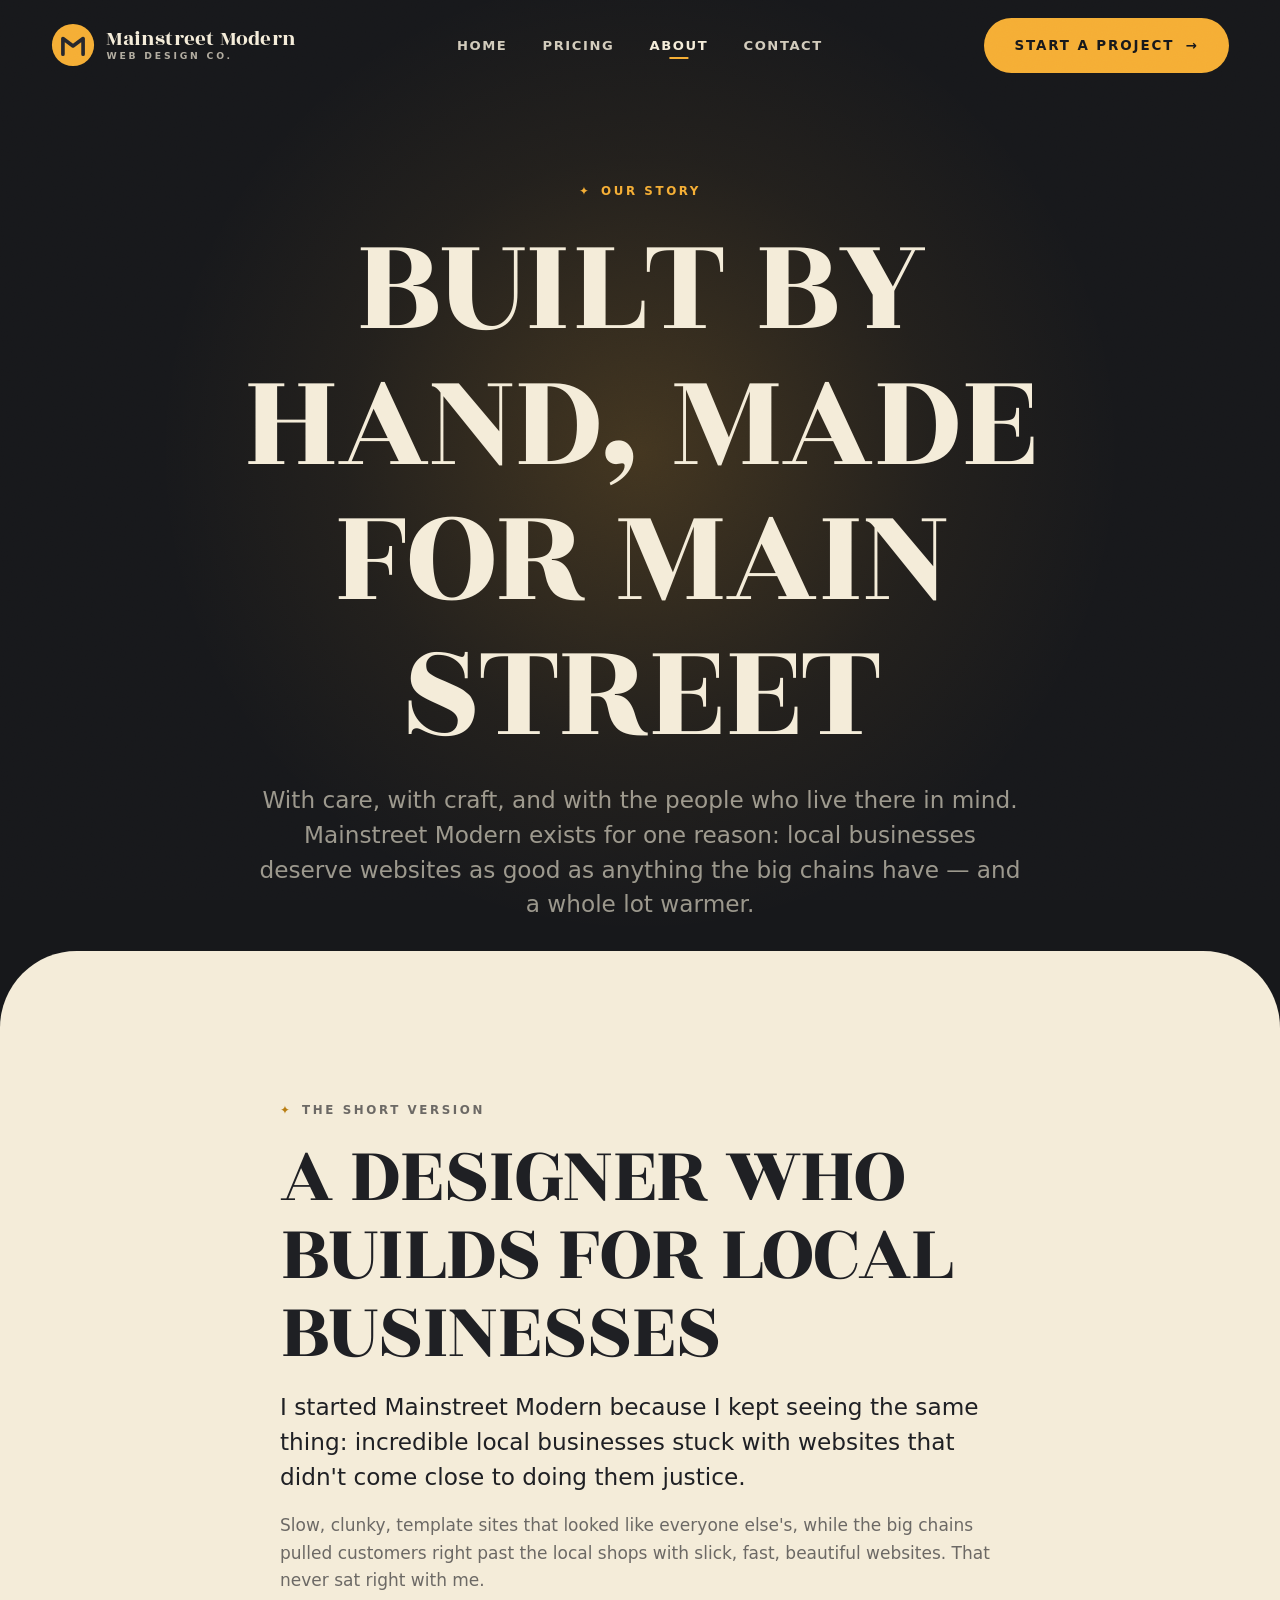
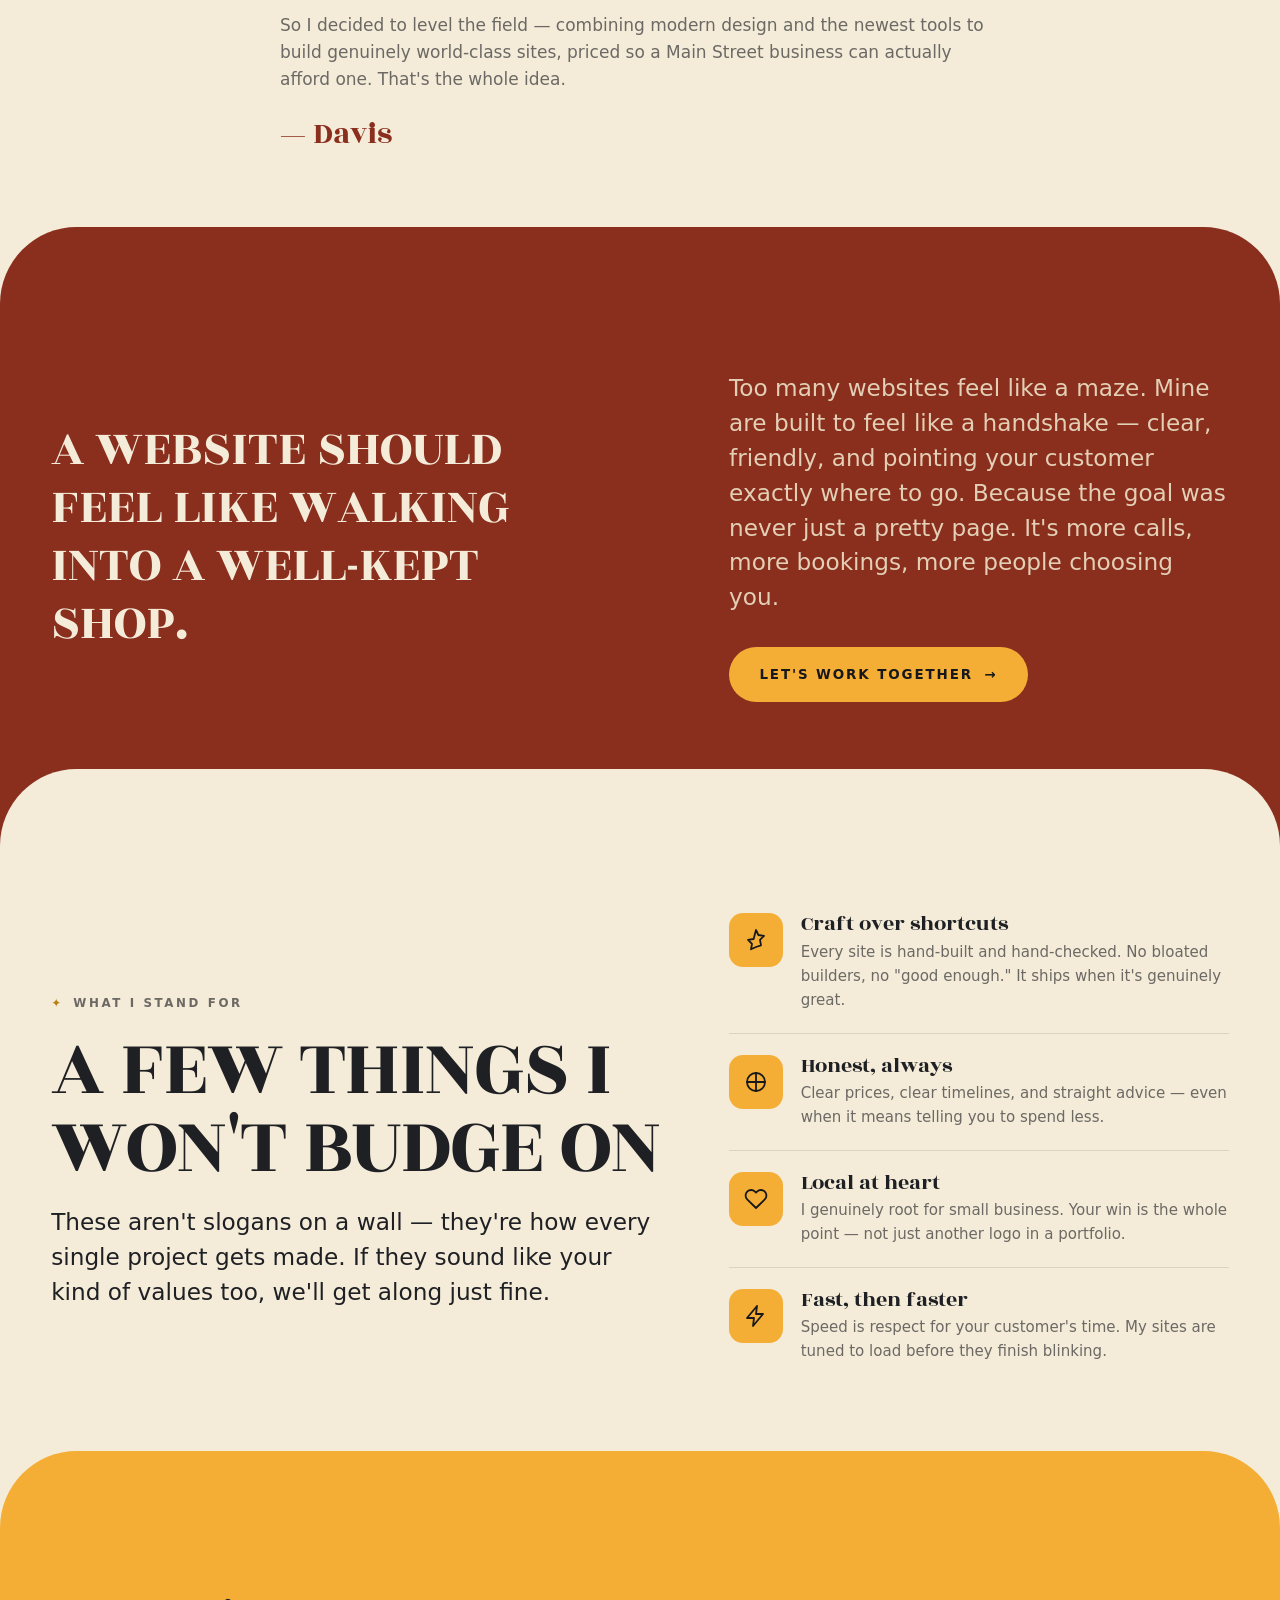
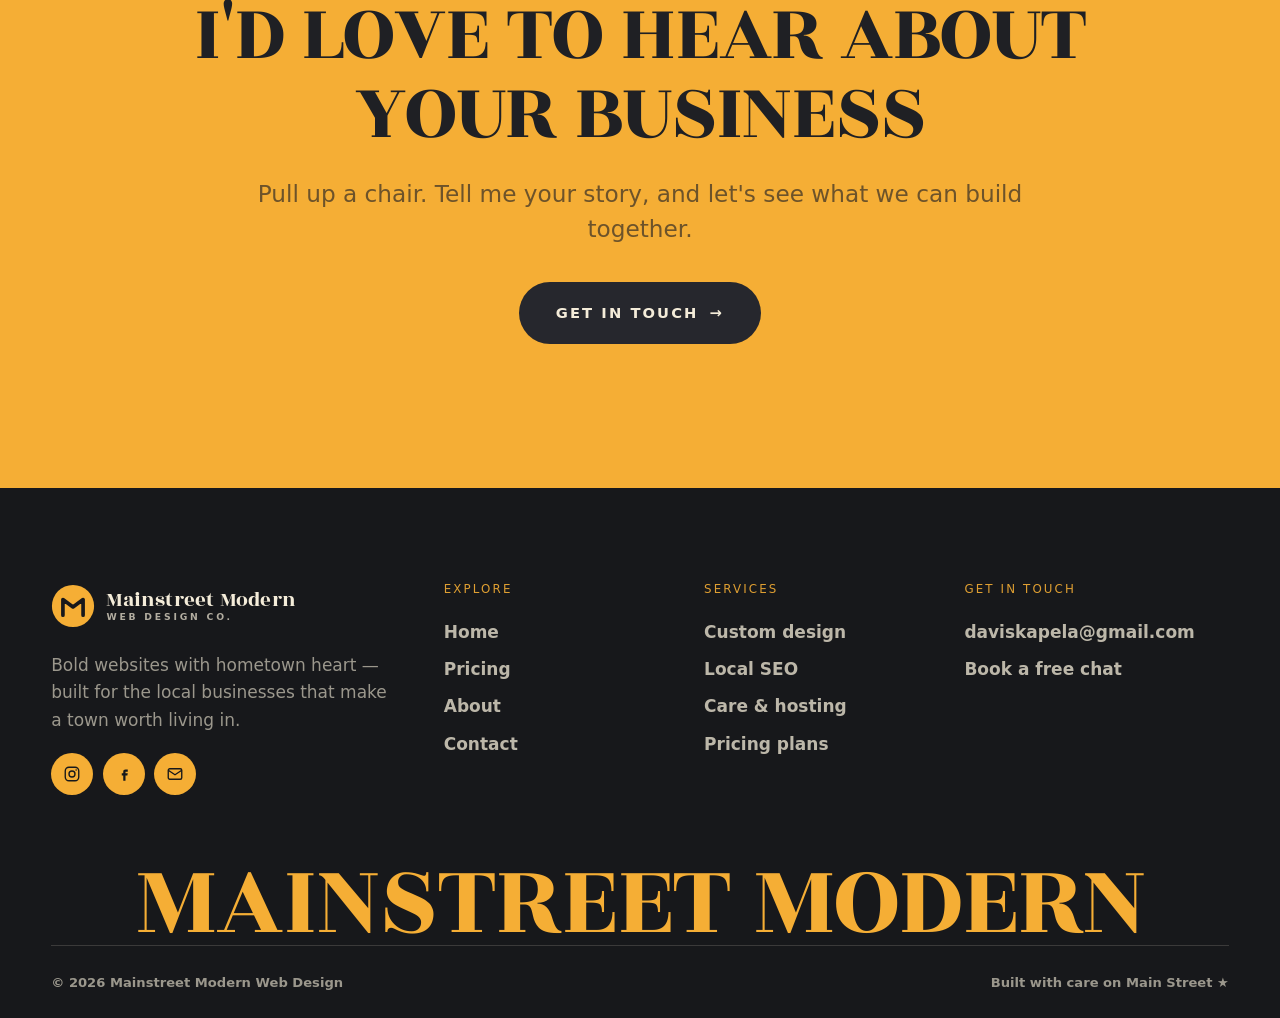
==== commit b7139192: "Content + layout polish across pages; real SplatSuite card image - Recent Looks: SplatSuite card now" ====
--- a/about.html
+++ b/about.html
@@ -12,7 +12,7 @@
   <link rel="preconnect" href="https://api.fontshare.com" crossorigin />
   <link href="https://fonts.googleapis.com/css2?family=Rozha+One&display=swap" rel="stylesheet" />
   <link href="https://api.fontshare.com/v2/css?f[]=satoshi@400,500,700,900&display=swap" rel="stylesheet" />
-  <link rel="stylesheet" href="assets/css/site.css?v=37" />
+  <link rel="stylesheet" href="assets/css/site.css?v=42" />
 </head>
 <body>
 
@@ -68,35 +68,13 @@
       </div>
     </section>
 
-    <div class="marquee marquee--honey marquee--pad" aria-hidden="true">
-      <div class="marquee__track">
-        <span>Craft over shortcuts</span><span>Honest always</span><span>Local at heart</span><span>Fast, then faster</span>
-        <span>Craft over shortcuts</span><span>Honest always</span><span>Local at heart</span><span>Fast, then faster</span>
-      </div>
-    </div>
-
     <!-- STORY -->
     <section class="section s-cream arc-top">
-      <div class="wrap split">
-        <div class="portrait reveal reveal--left">
-          <span class="stamp"><b>Davis</b>Founder &amp; designer</span>
-          <svg viewBox="0 0 400 460" preserveAspectRatio="xMidYMid slice" role="img" aria-label="Illustrated portrait placeholder">
-            <rect width="400" height="460" fill="#26272d"/>
-            <circle cx="200" cy="300" r="150" fill="#f5ae35" opacity="0.18"/>
-            <g transform="translate(200,250)">
-              <rect x="-92" y="120" width="184" height="130" rx="42" fill="#8a2e1d"/>
-              <circle cx="0" cy="40" r="72" fill="#e9c49b"/>
-              <path d="M-72 30 a72 72 0 0 1 144 0 q-72 -52 -144 0Z" fill="#2c1c18"/>
-              <circle cx="-26" cy="34" r="6" fill="#2c1c18"/><circle cx="26" cy="34" r="6" fill="#2c1c18"/>
-              <path d="M-22 64 q22 18 44 0" fill="none" stroke="#8a2e1d" stroke-width="5" stroke-linecap="round"/>
-            </g>
-            <text x="200" y="200" text-anchor="middle" font-family="'Rozha One', serif" font-size="22" fill="#f4ecd9" opacity="0.5">YOUR PHOTO HERE</text>
-          </svg>
-        </div>
-        <div class="reveal reveal--right">
+      <div class="wrap">
+        <div class="reveal" style="max-width:720px; margin-inline:auto">
           <span class="label eyebrow label--muted" style="display:inline-flex">The short version</span>
-          <h2 class="display display--up" style="margin-top:0.9rem">A designer who roots for the little guy</h2>
-          <p class="lede" style="margin-top:1.2rem">I started Mainstreet Modern because I kept seeing the same thing: incredible local businesses — the baker up since 4am, the barber who knows everyone's name — stuck with websites that didn't come close to doing them justice.</p>
+          <h2 class="display display--up" style="margin-top:0.9rem">A designer who builds for local businesses</h2>
+          <p class="lede" style="margin-top:1.2rem">I started Mainstreet Modern because I kept seeing the same thing: incredible local businesses stuck with websites that didn't come close to doing them justice.</p>
           <p class="muted" style="margin-top:1.1rem">Slow, clunky, template sites that looked like everyone else's, while the big chains pulled customers right past the local shops with slick, fast, beautiful websites. That never sat right with me.</p>
           <p class="muted" style="margin-top:1.1rem">So I decided to level the field — combining modern design and the newest tools to build genuinely world-class sites, priced so a Main Street business can actually afford one. That's the whole idea.</p>
           <p class="signature">— Davis</p>
@@ -166,6 +144,6 @@
     </div>
   </footer>
 
-  <script src="assets/js/site.js?v=37" defer></script>
+  <script src="assets/js/site.js?v=42" defer></script>
 </body>
 </html>
--- a/assets/css/site.css
+++ b/assets/css/site.css
@@ -497,10 +497,12 @@
 .folk-dots span.on { opacity: 1; width: 24px; border-radius: 4px; background: var(--honey); }
 
 /* right-hand statement */
-.folk-right { max-width: 18ch; }
+.folk-right { min-width: 0; }   /* let the grid column bound it (no squished 18ch cap) */
 .folk-right .eyebrow { color: var(--honey); }
 .folk-right .eyebrow::before { color: var(--honey); }
-.folk-right h2 { margin-top: 1.1rem; color: var(--cream); }
+/* smaller than the default huge display h2 so the long words wrap nicely and
+   never overflow the column into the figure at medium widths */
+.folk-right h2 { margin-top: 1.1rem; color: var(--cream); font-size: clamp(1.9rem, 1rem + 3.4vw, 4rem); overflow-wrap: break-word; }
 .folk-sub { margin-top: 1.4rem; max-width: 40ch; color: var(--on-dark-muted); }
 
 @media (max-width: 899px) {
@@ -528,21 +530,13 @@
 .rise .word > span { display: inline-block; transform: translateY(110%); transition: transform 0.85s var(--ease); transition-delay: calc(var(--i, 0) * 0.06s); }
 .rise.in .word > span { transform: translateY(0); }
 
-/* scroll-scrubbed manifesto — words ignite as you scroll through the section */
-.scrub-pin { position: relative; height: 230vh; }
-.scrub-sticky {
-  position: sticky; top: 0; min-height: 100vh; min-height: 100svh;
-  display: flex; flex-direction: column; justify-content: center;
-}
+/* "Real sites, real results" manifesto — shown static (no scroll-scrub) */
 .scrub {
   font-family: var(--display); font-weight: 400;
   font-size: clamp(1.9rem, 1rem + 3.4vw, 4.2rem);
   line-height: 1.25; letter-spacing: -0.01em; max-width: 24ch;
 }
-.scrub .sw { opacity: 0.14; transition: opacity 0.4s var(--ease-soft), color 0.4s; }
-.scrub .sw.on { opacity: 1; }
-.scrub em { font-style: italic; }
-.scrub em .sw.on { color: var(--honey); }
+.scrub em { font-style: italic; color: var(--honey); }
 
 /* ---------- 13b. STATEMENT BLOCKS ---------- */
 .statement { text-align: center; }
@@ -576,9 +570,7 @@
 .card-work:hover .card-work__art { transform: translateY(-8px) rotate(-0.6deg); box-shadow: var(--shadow-lg); }
 .card-work__art svg { width: 100%; height: 100%; }
 .card-work__art img { width: 100%; height: 100%; object-fit: cover; display: block; }
-.card-work__feel { font-family: var(--display); font-size: 1.5rem; margin: 1.1rem 0 0.1rem; }
-.card-work__feel::after { content: " ✦"; color: var(--honey-deep); font-size: 0.7em; }
-.card-work h3 { font-family: var(--body); font-weight: 700; font-size: 1.05rem; letter-spacing: 0.02em; text-transform: uppercase; }
+.card-work h3 { font-family: var(--body); font-weight: 700; font-size: 1.05rem; letter-spacing: 0.02em; text-transform: uppercase; margin-top: 1.1rem; }
 .card-work p { color: var(--muted); font-size: 0.92rem; margin: 0.4rem 0 1rem; }
 .carousel-dots { display: flex; gap: 0.5rem; justify-content: center; margin-top: 2rem; }
 .carousel-dots button { width: 9px; height: 9px; border-radius: 50%; background: currentColor; opacity: 0.28; transition: opacity 0.3s, transform 0.3s; }
@@ -812,8 +804,8 @@
 .contact-line { display: grid; grid-template-columns: 44px 1fr; gap: 0.9rem; align-items: center; padding: 0.8rem 0; border-bottom: 1px solid rgba(41,26,18,0.1); }
 .contact-line:last-child { border-bottom: 0; }
 .contact-line .ci { width: 44px; height: 44px; border-radius: 12px; background: var(--honey); color: var(--ink); display: grid; place-items: center; }
-.contact-line .lbl { font-size: 0.68rem; text-transform: uppercase; letter-spacing: 0.12em; color: var(--muted); font-weight: 700; }
-.contact-line .val { font-weight: 700; }
+.contact-line .lbl { display: block; margin-bottom: 0.2rem; font-size: 0.68rem; text-transform: uppercase; letter-spacing: 0.12em; color: var(--muted); font-weight: 700; }
+.contact-line .val { display: block; font-weight: 700; }
 .hours-row { display: flex; justify-content: space-between; padding: 0.35rem 0; font-size: 0.92rem; }
 .hours-row span:last-child { color: var(--muted); }
 
@@ -891,10 +883,6 @@
   .marquee__track { animation: none; }
   .loader { display: none; }
   .sign-drop, .sign-swing, .logo-word .l, .logo-modern, .logo-tag, .hero-logo .scroll-cue { opacity: 1 !important; transform: none !important; animation: none !important; }
-  .scrub .sw { opacity: 1 !important; }
-  .scrub-pin { height: auto; padding-block: clamp(4rem, 8vw, 8rem); }
-  .scrub-sticky { position: static; min-height: 0; }
-  .cur-dot, .cur-ring { display: none; }
   .page-wipe { display: none; }
   .step-card { transform: none !important; }
   .step-card::after { display: none; }
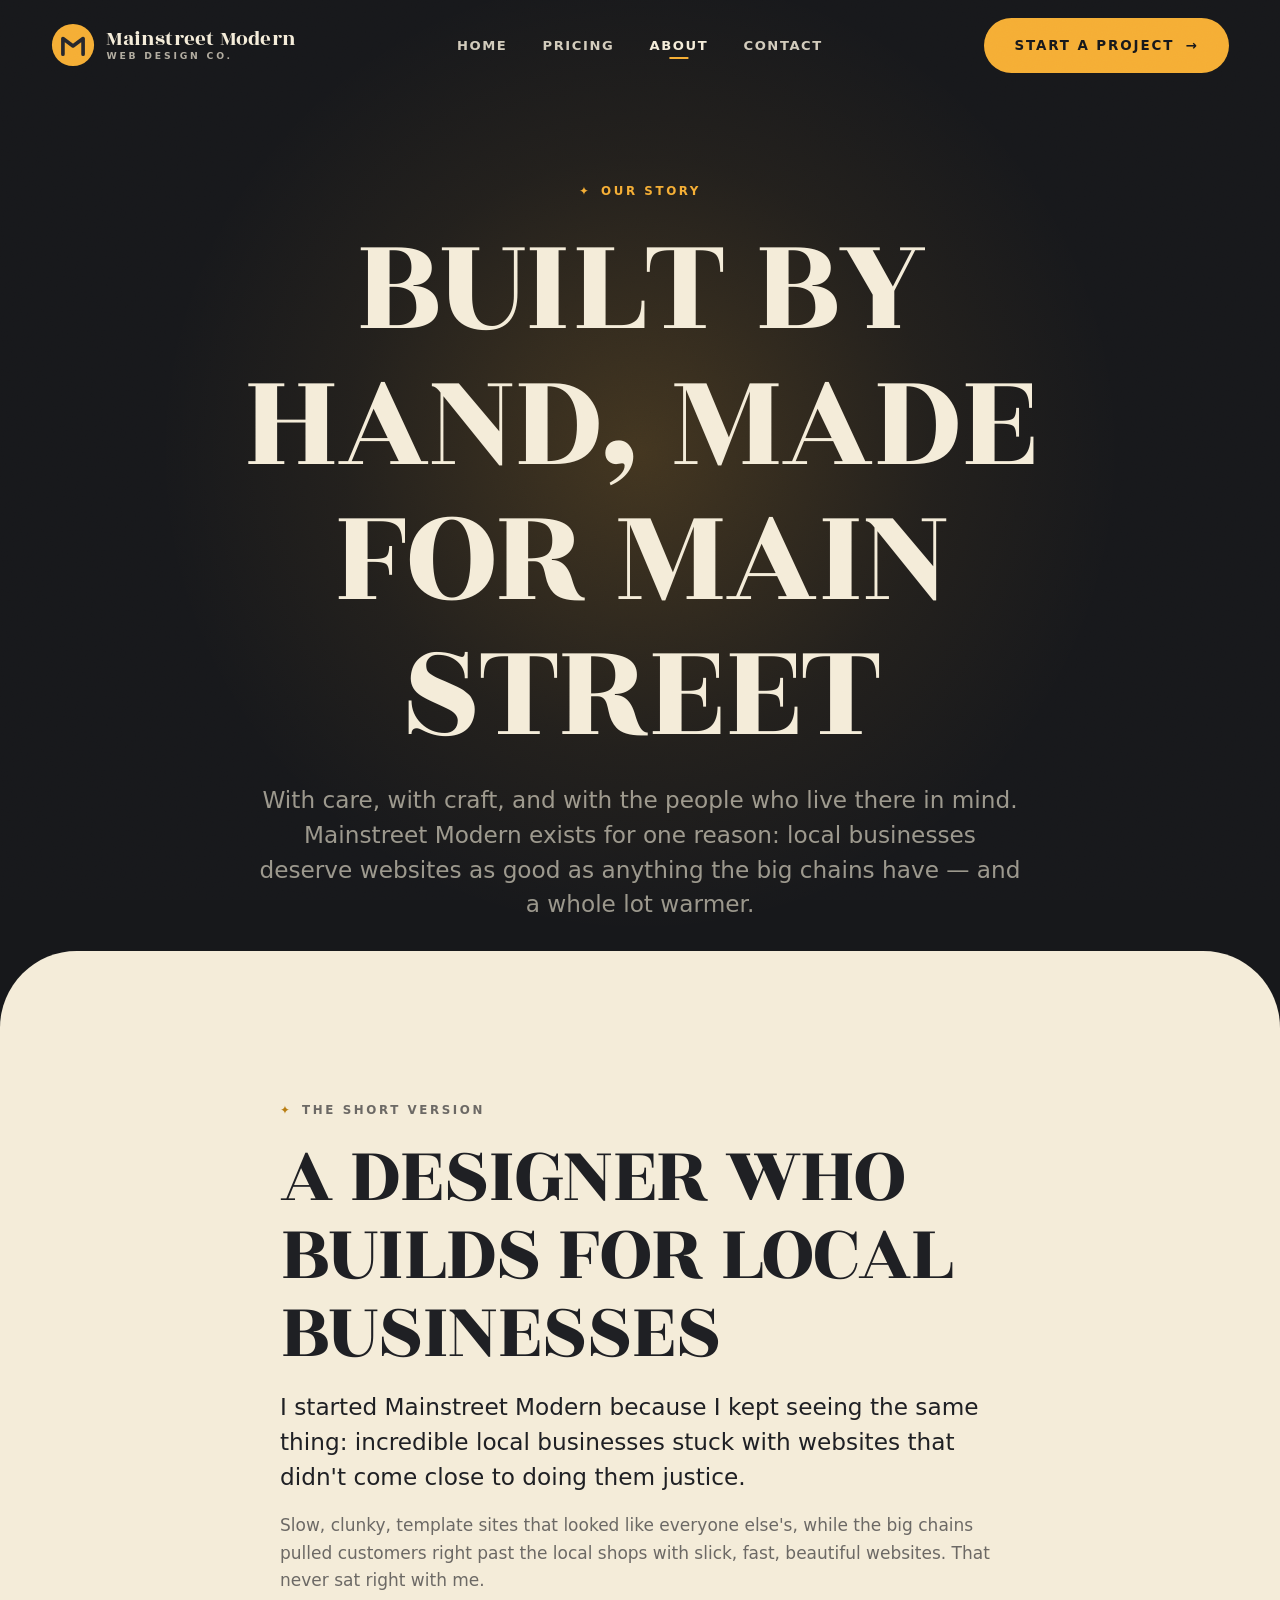
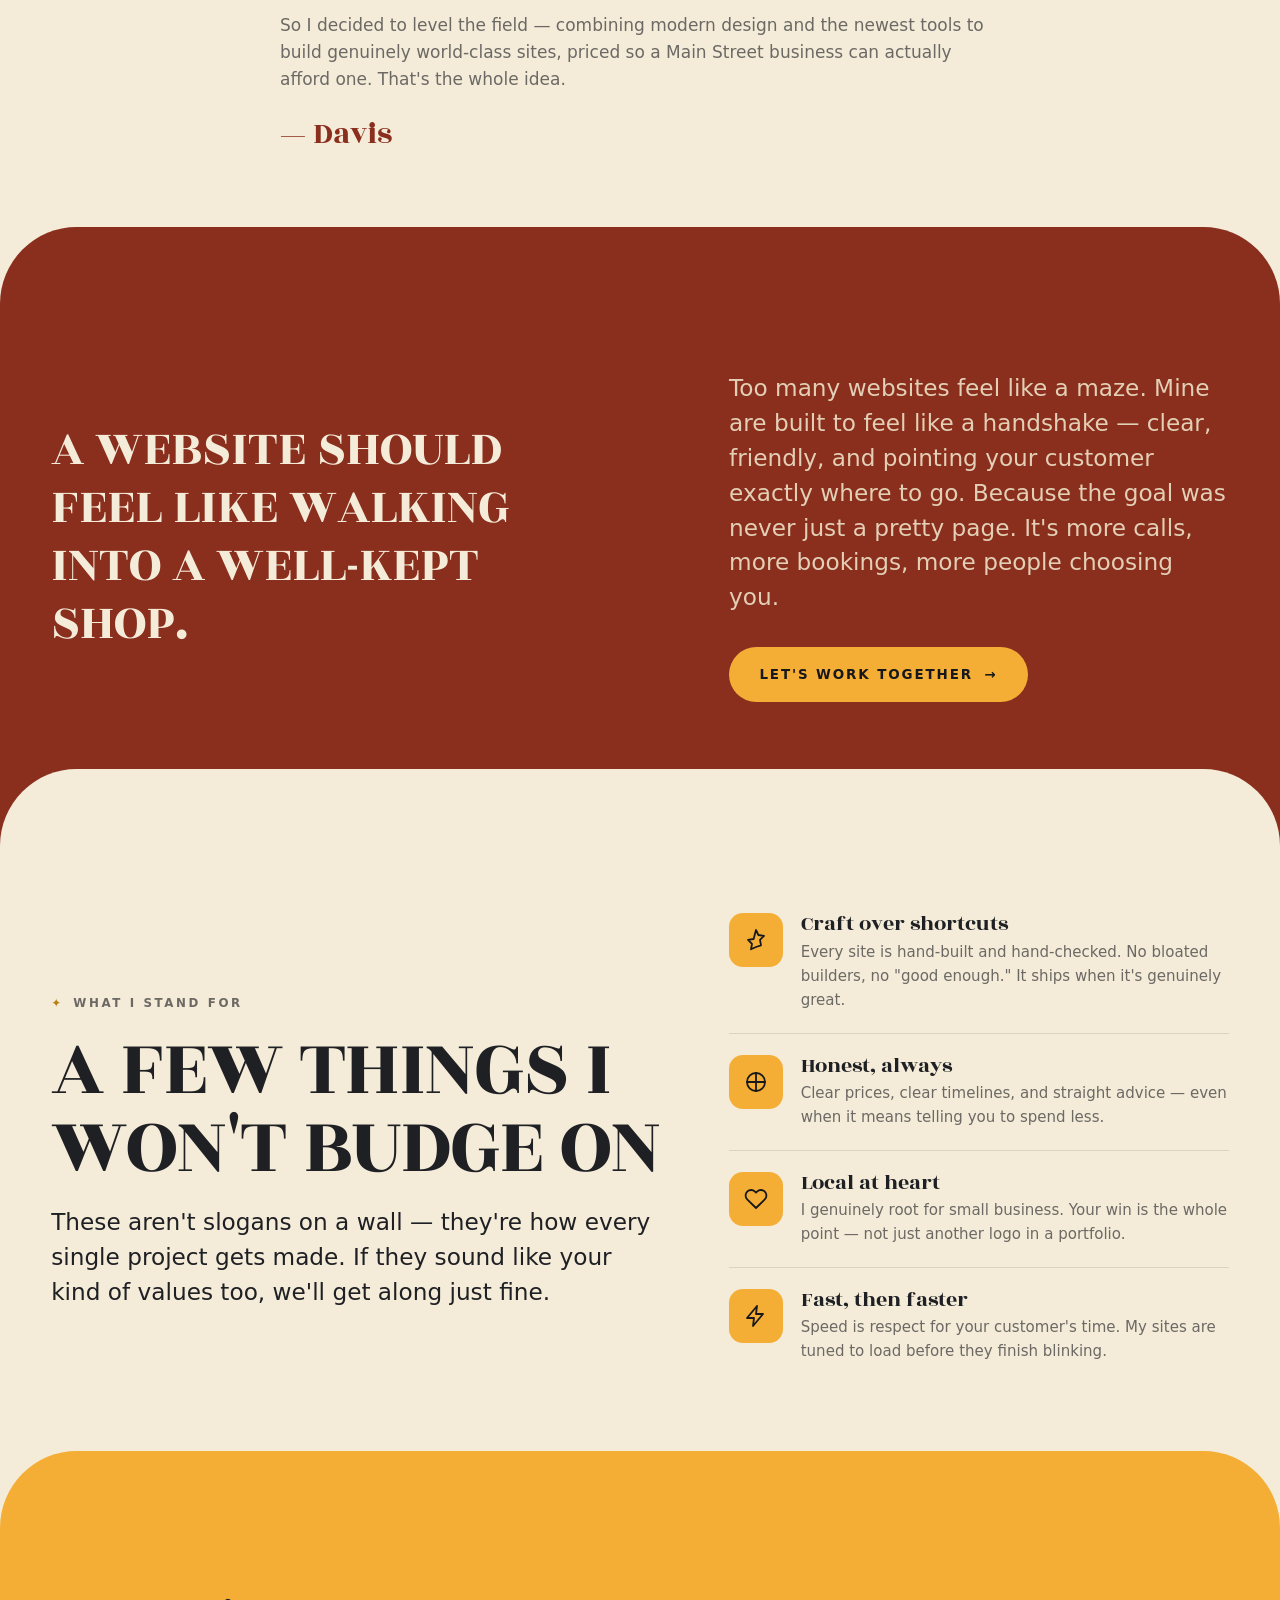
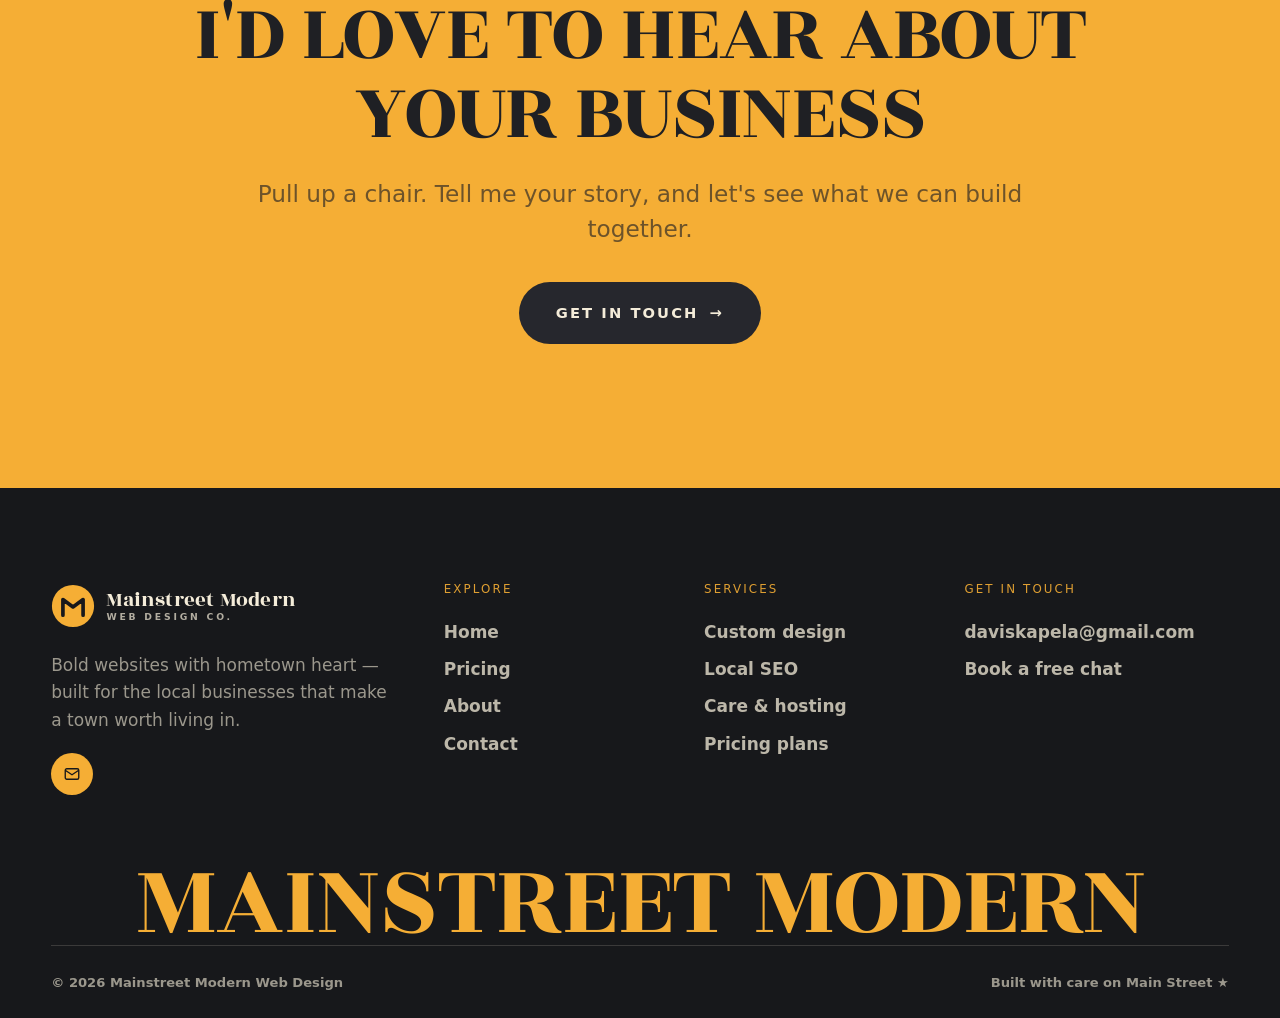
==== commit f2e46b5f: "Homepage polish: hero seam, scroll timing, services peek, footer - Remove dark gradient pooling at t" ====
--- a/about.html
+++ b/about.html
@@ -12,7 +12,7 @@
   <link rel="preconnect" href="https://api.fontshare.com" crossorigin />
   <link href="https://fonts.googleapis.com/css2?family=Rozha+One&display=swap" rel="stylesheet" />
   <link href="https://api.fontshare.com/v2/css?f[]=satoshi@400,500,700,900&display=swap" rel="stylesheet" />
-  <link rel="stylesheet" href="assets/css/site.css?v=42" />
+  <link rel="stylesheet" href="assets/css/site.css?v=45" />
 </head>
 <body>
 
@@ -130,8 +130,6 @@
           </a>
           <p>Bold websites with hometown heart — built for the local businesses that make a town worth living in.</p>
           <div class="footer__social">
-            <a href="#" aria-label="Instagram"><svg width="18" height="18" viewBox="0 0 24 24" fill="none" stroke="currentColor" stroke-width="1.8"><rect x="3" y="3" width="18" height="18" rx="5"/><circle cx="12" cy="12" r="4"/><circle cx="17.5" cy="6.5" r="1" fill="currentColor" stroke="none"/></svg></a>
-            <a href="#" aria-label="Facebook"><svg width="18" height="18" viewBox="0 0 24 24" fill="currentColor"><path d="M14 9h3V6h-3c-2 0-3 1-3 3v2H9v3h2v7h3v-7h2.5l.5-3H14V9z"/></svg></a>
             <a href="mailto:daviskapela@gmail.com" aria-label="Email"><svg width="18" height="18" viewBox="0 0 24 24" fill="none" stroke="currentColor" stroke-width="1.8"><rect x="3" y="5" width="18" height="14" rx="2"/><path d="M3 7l9 6 9-6"/></svg></a>
           </div>
         </div>
@@ -144,6 +142,6 @@
     </div>
   </footer>
 
-  <script src="assets/js/site.js?v=42" defer></script>
+  <script src="assets/js/site.js?v=45" defer></script>
 </body>
 </html>
--- a/assets/css/site.css
+++ b/assets/css/site.css
@@ -314,12 +314,11 @@
   display: flex; flex-direction: column; align-items: center; justify-content: center;
   text-align: center; padding: 6rem var(--gutter) 4rem; overflow: hidden;
 }
-/* warm gold spotlight from above, cool shadow pooling below */
+/* warm gold spotlight from above (no dark pool at the bottom, so the hero
+   blends seamlessly into the walnut section below) */
 .hero-logo::before {
   content: ""; position: absolute; inset: 0; pointer-events: none;
-  background:
-    radial-gradient(90% 70% at 50% -10%, rgba(245, 174, 53, 0.16), transparent 60%),
-    radial-gradient(60% 45% at 50% 108%, rgba(0, 0, 0, 0.5), transparent 70%);
+  background: radial-gradient(90% 70% at 50% -10%, rgba(245, 174, 53, 0.16), transparent 60%);
 }
 .hero-logo__inner {
   position: relative; z-index: 2;
@@ -706,7 +705,7 @@
 .footer__social a { width: 42px; height: 42px; border-radius: 50%; display: grid; place-items: center; background: var(--honey); color: var(--ink); transition: transform 0.3s var(--ease), background-color 0.3s; }
 .footer__social a:hover { transform: translateY(-3px) rotate(-6deg); background: var(--cream); }
 .footer__wordmark {
-  font-family: var(--display); font-size: clamp(1.9rem, 8.2vw, 8.2rem); line-height: 0.82;
+  font-family: var(--display); font-size: clamp(1.9rem, 8.2vw, 7rem); line-height: 0.82;
   text-transform: uppercase; text-align: center; letter-spacing: -0.01em; white-space: nowrap;
   overflow: hidden; -webkit-user-select: none; user-select: none; padding-top: 1rem;
   color: var(--honey);
